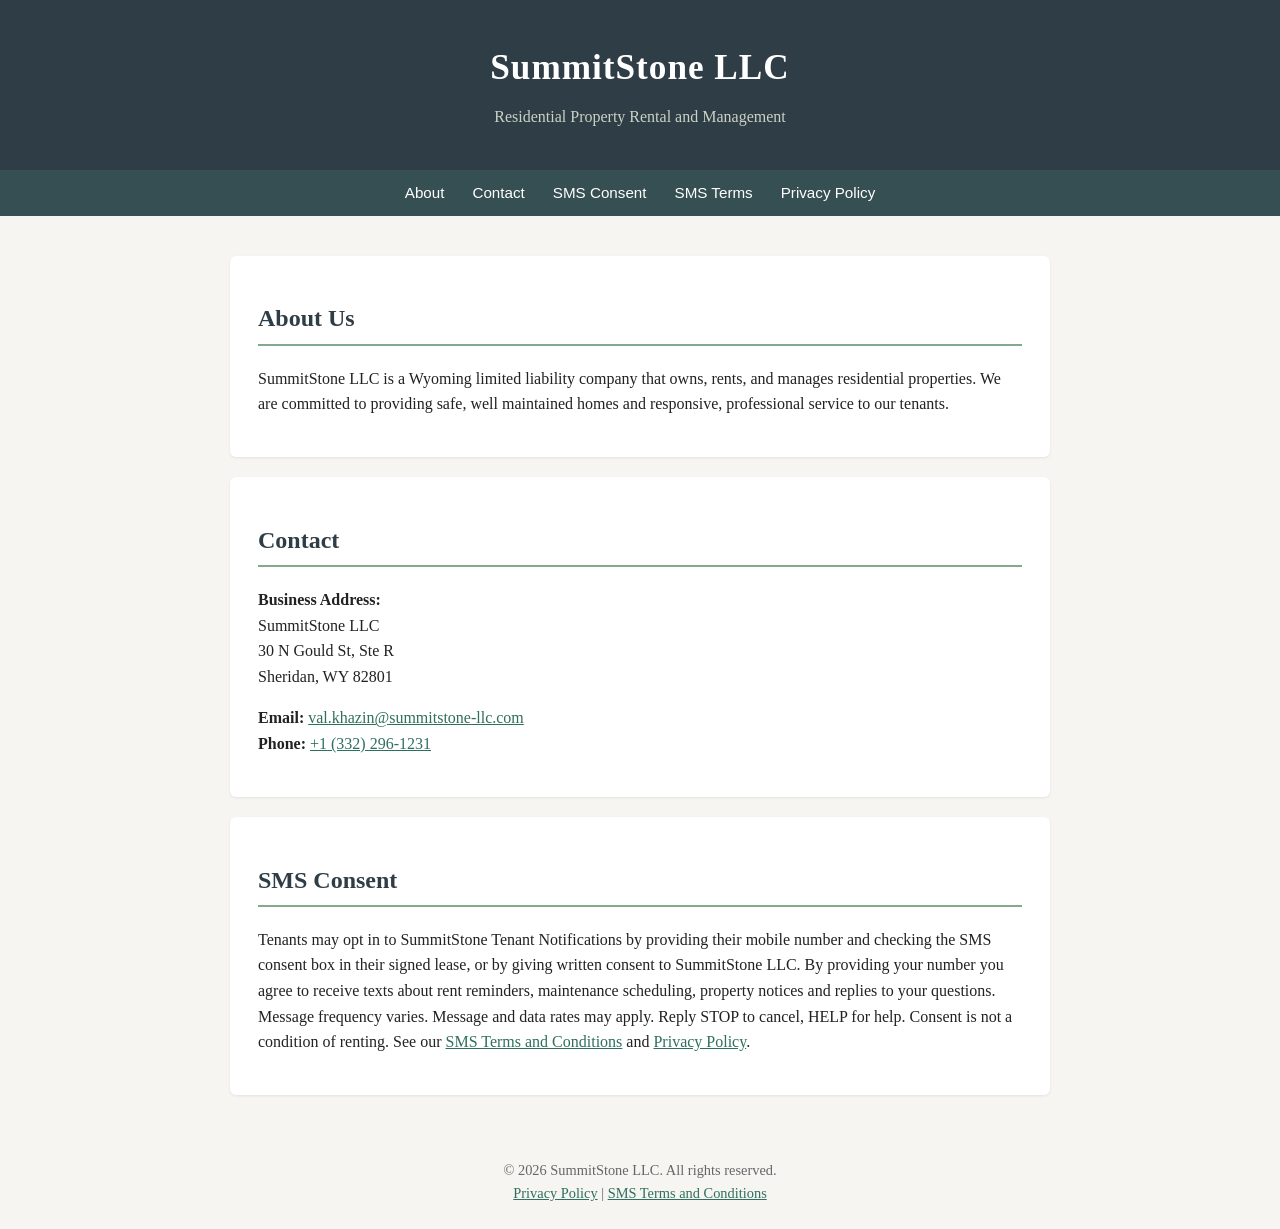
==== summitstone/index.html @ b535e4bf "A2P-compliant privacy policy, SMS terms, consent" ====
<!DOCTYPE html>
<html lang="en"><head><meta charset="utf-8"><meta name="viewport" content="width=device-width, initial-scale=1">
<title>SummitStone LLC | Residential Property Rental and Management</title>
<meta name="description" content="SummitStone LLC provides residential property rental and management services.">
<link rel="stylesheet" href="style.css"></head>
<body>
<header><h1>SummitStone LLC</h1><p>Residential Property Rental and Management</p></header>
<nav><a href="#about">About</a><a href="#contact">Contact</a><a href="#sms-consent">SMS Consent</a><a href="terms.html">SMS Terms</a><a href="privacy.html">Privacy Policy</a></nav>
<main>
<section id="about"><h2>About Us</h2>
<p>SummitStone LLC is a Wyoming limited liability company that owns, rents, and manages residential properties. We are committed to providing safe, well maintained homes and responsive, professional service to our tenants.</p></section>
<section id="contact"><h2>Contact</h2>
<p><strong>Business Address:</strong><br>SummitStone LLC<br>30 N Gould St, Ste R<br>Sheridan, WY 82801</p>
<p><strong>Email:</strong> <a href="mailto:val.khazin@summitstone-llc.com">val.khazin@summitstone-llc.com</a><br>
<strong>Phone:</strong> <a href="tel:+13322961231">+1 (332) 296-1231</a></p></section>
<section id="sms-consent"><h2>SMS Consent</h2>
<p>Tenants may opt in to SummitStone Tenant Notifications by providing their mobile number and checking the SMS consent box in their signed lease, or by giving written consent to SummitStone LLC. By providing your number you agree to receive texts about rent reminders, maintenance scheduling, property notices and replies to your questions. Message frequency varies. Message and data rates may apply. Reply STOP to cancel, HELP for help. Consent is not a condition of renting. See our <a href="terms.html">SMS Terms and Conditions</a> and <a href="privacy.html">Privacy Policy</a>.</p></section>
</main>
<footer>&copy; 2026 SummitStone LLC. All rights reserved.<br><a href="privacy.html">Privacy Policy</a> | <a href="terms.html">SMS Terms and Conditions</a></footer>
</body></html>
---- summitstone/style.css ----
body{margin:0;font-family:Georgia,"Times New Roman",serif;color:#222;background:#f6f5f2;line-height:1.6}
header{background:#2f3e46;color:#fff;padding:40px 20px;text-align:center}
header h1{margin:0;font-size:2.2em;letter-spacing:1px}header p{margin:8px 0 0;color:#cad2c5}
nav{background:#354f52;text-align:center;padding:10px}nav a{color:#fff;margin:0 14px;text-decoration:none;font-family:Arial,sans-serif;font-size:.95em}
main{max-width:820px;margin:0 auto;padding:20px}section{background:#fff;margin:20px 0;padding:24px 28px;border-radius:6px;box-shadow:0 1px 3px rgba(0,0,0,.08)}
h2{color:#2f3e46;border-bottom:2px solid #84a98c;padding-bottom:6px}a{color:#2f6f5e}
footer{text-align:center;padding:24px;color:#666;font-size:.9em}
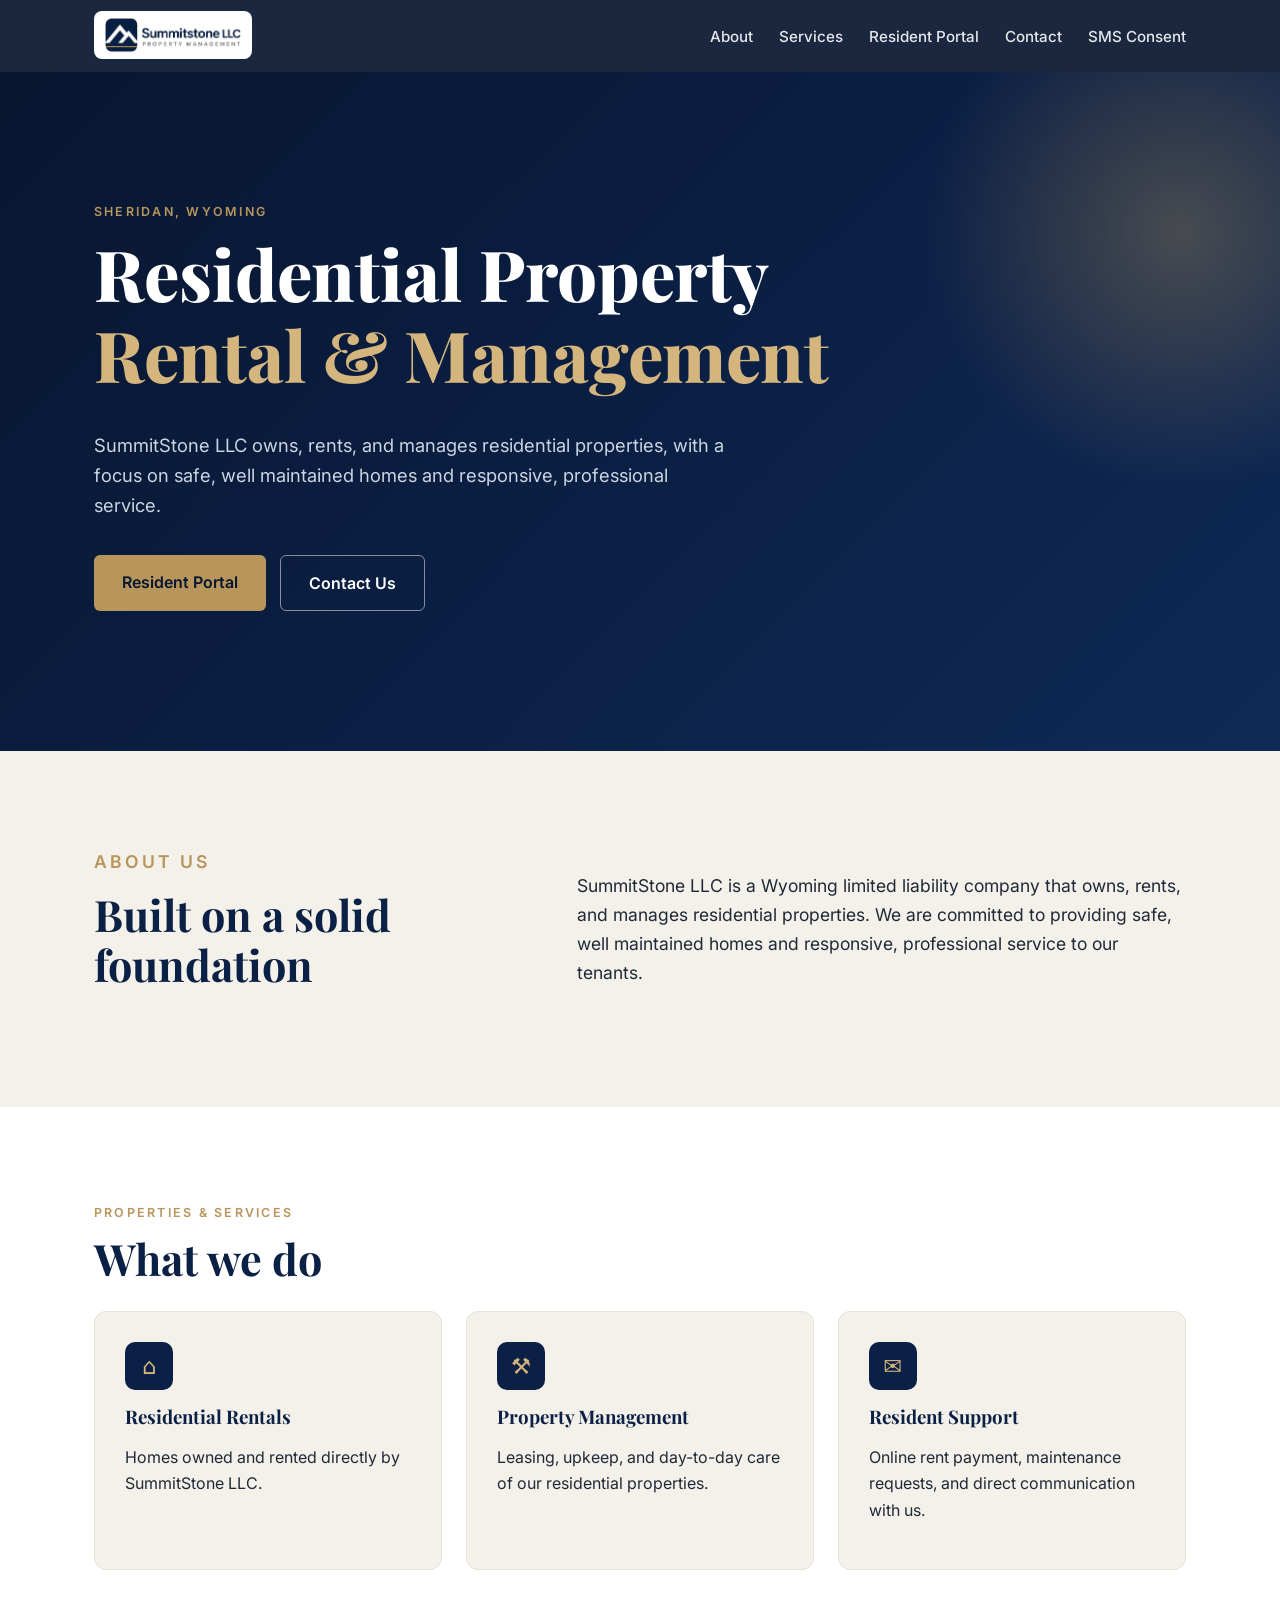
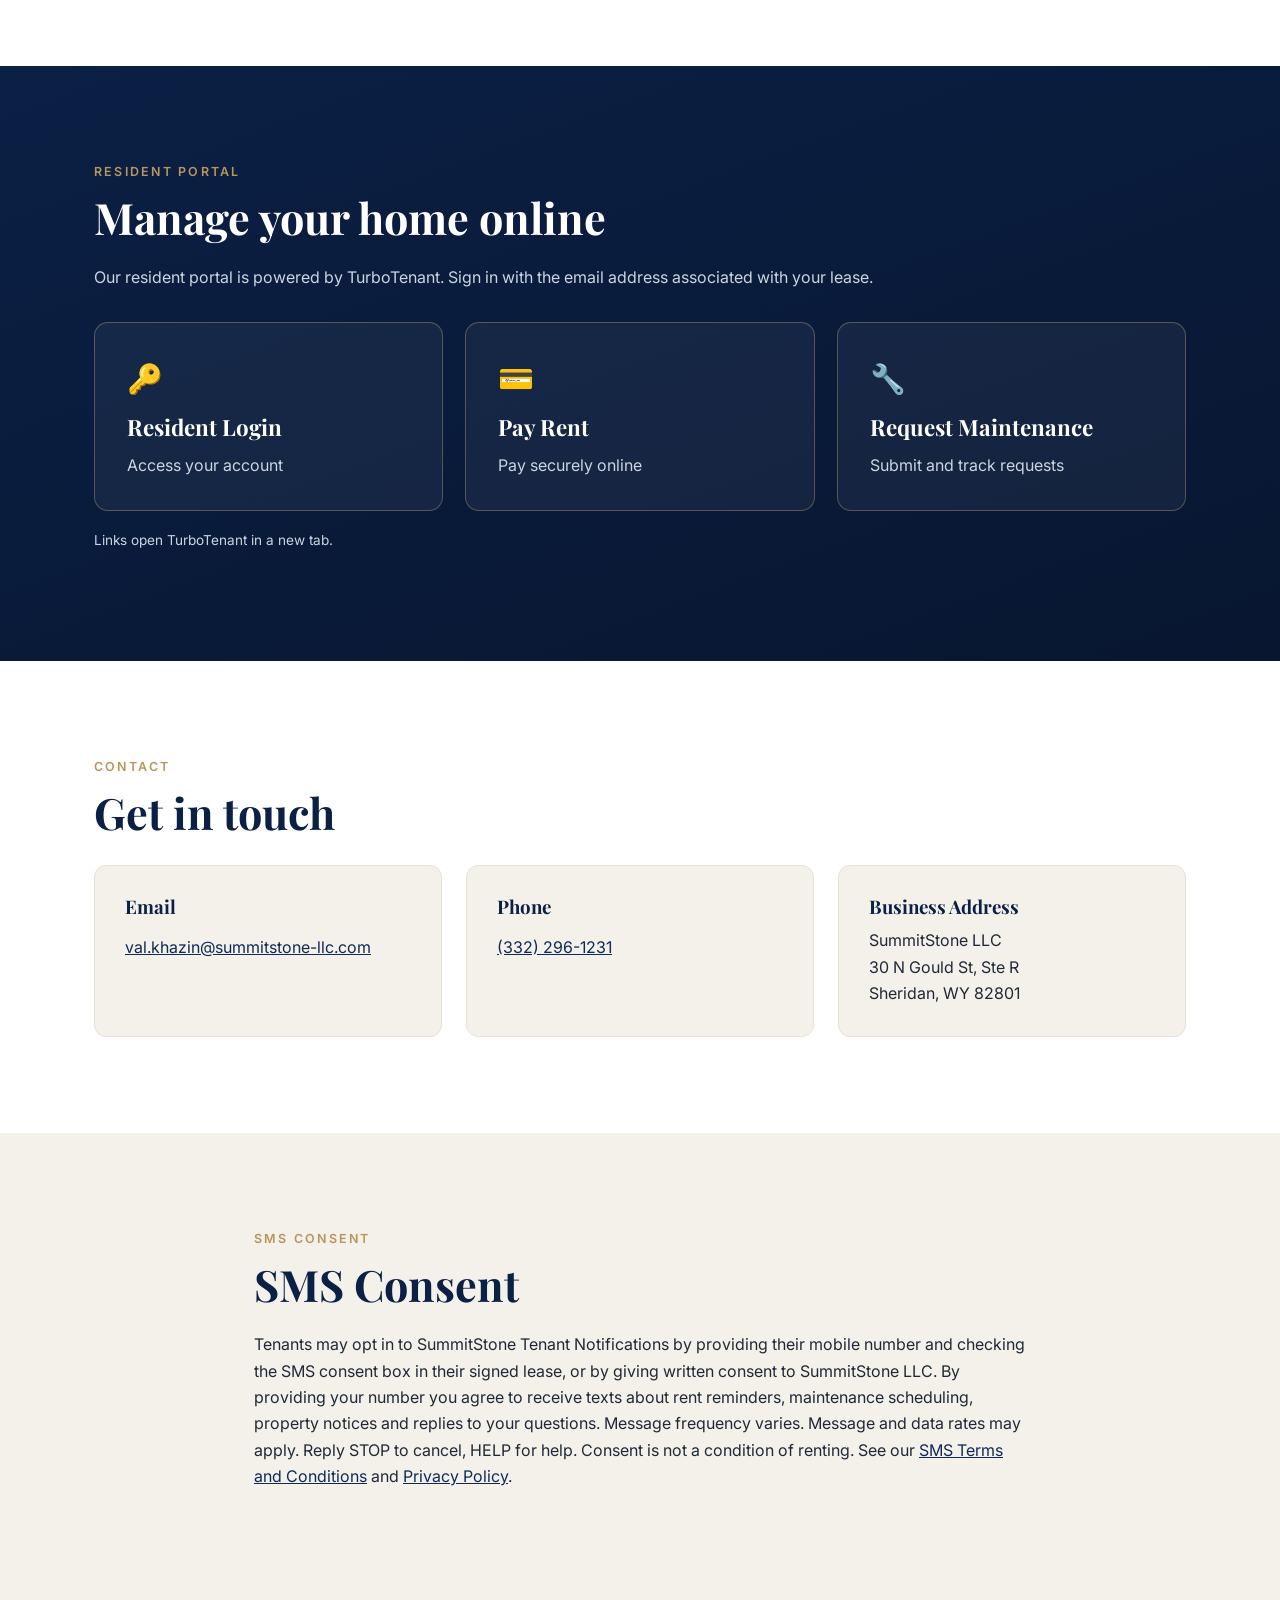
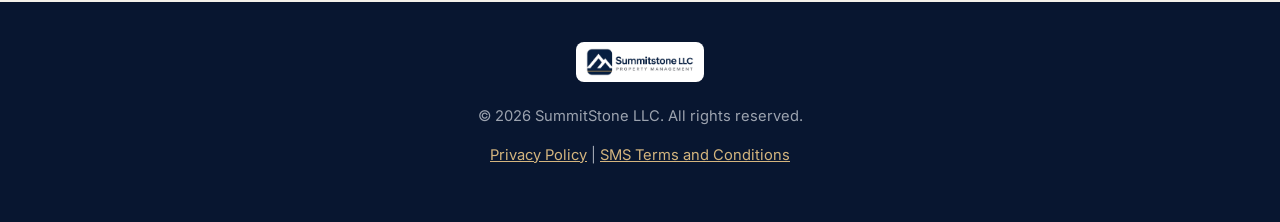
==== commit f6b9fa51: "Mirror SummitStone redesign to /summitstone/" ====
--- a/summitstone/index.html
+++ b/summitstone/index.html
@@ -2,19 +2,62 @@
 <html lang="en"><head><meta charset="utf-8"><meta name="viewport" content="width=device-width, initial-scale=1">
 <title>SummitStone LLC | Residential Property Rental and Management</title>
 <meta name="description" content="SummitStone LLC provides residential property rental and management services.">
+<link rel="icon" href="assets/logo.png">
+<link rel="preconnect" href="https://fonts.googleapis.com"><link rel="preconnect" href="https://fonts.gstatic.com" crossorigin>
+<link href="https://fonts.googleapis.com/css2?family=Playfair+Display:wght@600;800&family=Inter:wght@400;500;600&display=swap" rel="stylesheet">
 <link rel="stylesheet" href="style.css"></head>
 <body>
-<header><h1>SummitStone LLC</h1><p>Residential Property Rental and Management</p></header>
-<nav><a href="#about">About</a><a href="#contact">Contact</a><a href="#sms-consent">SMS Consent</a><a href="terms.html">SMS Terms</a><a href="privacy.html">Privacy Policy</a></nav>
-<main>
-<section id="about"><h2>About Us</h2>
-<p>SummitStone LLC is a Wyoming limited liability company that owns, rents, and manages residential properties. We are committed to providing safe, well maintained homes and responsive, professional service to our tenants.</p></section>
-<section id="contact"><h2>Contact</h2>
-<p><strong>Business Address:</strong><br>SummitStone LLC<br>30 N Gould St, Ste R<br>Sheridan, WY 82801</p>
-<p><strong>Email:</strong> <a href="mailto:val.khazin@summitstone-llc.com">val.khazin@summitstone-llc.com</a><br>
-<strong>Phone:</strong> <a href="tel:+13322961231">+1 (332) 296-1231</a></p></section>
-<section id="sms-consent"><h2>SMS Consent</h2>
-<p>Tenants may opt in to SummitStone Tenant Notifications by providing their mobile number and checking the SMS consent box in their signed lease, or by giving written consent to SummitStone LLC. By providing your number you agree to receive texts about rent reminders, maintenance scheduling, property notices and replies to your questions. Message frequency varies. Message and data rates may apply. Reply STOP to cancel, HELP for help. Consent is not a condition of renting. See our <a href="terms.html">SMS Terms and Conditions</a> and <a href="privacy.html">Privacy Policy</a>.</p></section>
+<a class="skip" href="#main">Skip to content</a>
+<header class="topbar" id="top"><div class="wrap bar">
+<a href="index.html" class="brand" aria-label="SummitStone LLC home"><span class="logo-chip"><img src="assets/logo.png" alt="SummitStone LLC logo"></span></a>
+<button class="menu-btn" aria-expanded="false" aria-controls="nav" aria-label="Open menu"><span></span><span></span><span></span></button>
+<nav id="nav" aria-label="Main"><a href="#about">About</a><a href="#services">Services</a><a href="#portal">Resident Portal</a><a href="#contact">Contact</a><a href="#sms-consent">SMS Consent</a></nav>
+</div></header>
+<main id="main">
+<section class="hero"><div class="wrap">
+<p class="eyebrow reveal">Sheridan, Wyoming</p>
+<h1 class="reveal">Residential Property<br><span class="gold">Rental &amp; Management</span></h1>
+<p class="lead reveal">SummitStone LLC owns, rents, and manages residential properties, with a focus on safe, well maintained homes and responsive, professional service.</p>
+<div class="cta reveal"><a class="btn gold-btn" href="#portal">Resident Portal</a><a class="btn ghost" href="#contact">Contact Us</a></div>
+</div><div class="hero-glow" aria-hidden="true"></div></section>
+
+<section id="about" class="block"><div class="wrap grid2">
+<div class="reveal"><p class="eyebrow">About Us</p><h2>Built on a solid foundation</h2></div>
+<div class="reveal"><p>SummitStone LLC is a Wyoming limited liability company that owns, rents, and manages residential properties. We are committed to providing safe, well maintained homes and responsive, professional service to our tenants.</p></div>
+</div></section>
+
+<section id="services" class="block alt"><div class="wrap">
+<p class="eyebrow reveal">Properties &amp; Services</p><h2 class="reveal">What we do</h2>
+<div class="cards">
+<article class="card reveal"><div class="ico" aria-hidden="true">&#8962;</div><h3>Residential Rentals</h3><p>Homes owned and rented directly by SummitStone LLC.</p></article>
+<article class="card reveal"><div class="ico" aria-hidden="true">&#9874;</div><h3>Property Management</h3><p>Leasing, upkeep, and day-to-day care of our residential properties.</p></article>
+<article class="card reveal"><div class="ico" aria-hidden="true">&#9993;</div><h3>Resident Support</h3><p>Online rent payment, maintenance requests, and direct communication with us.</p></article>
+</div></div></section>
+
+<section id="portal" class="block portal"><div class="wrap">
+<p class="eyebrow reveal">Resident Portal</p><h2 class="reveal">Manage your home online</h2>
+<p class="reveal muted">Our resident portal is powered by TurboTenant. Sign in with the email address associated with your lease.</p>
+<div class="portal-grid">
+<a class="pcard reveal" href="https://renter.turbotenant.com/auth/login" target="_blank" rel="noopener"><span class="pico" aria-hidden="true">&#128273;</span><strong>Resident Login</strong><span>Access your account</span></a>
+<a class="pcard reveal" href="https://renter.turbotenant.com/auth/login" target="_blank" rel="noopener"><span class="pico" aria-hidden="true">&#128179;</span><strong>Pay Rent</strong><span>Pay securely online</span></a>
+<a class="pcard reveal" href="https://renter.turbotenant.com/renters/dashboard/maintenance" target="_blank" rel="noopener"><span class="pico" aria-hidden="true">&#128295;</span><strong>Request Maintenance</strong><span>Submit and track requests</span></a>
+</div>
+<p class="small muted reveal">Links open TurboTenant in a new tab.</p>
+</div></section>
+
+<section id="contact" class="block alt"><div class="wrap">
+<p class="eyebrow reveal">Contact</p><h2 class="reveal">Get in touch</h2>
+<div class="cards">
+<div class="card reveal"><h3>Email</h3><p><a href="mailto:val.khazin@summitstone-llc.com">val.khazin@summitstone-llc.com</a></p></div>
+<div class="card reveal"><h3>Phone</h3><p><a href="tel:+13322961231">(332) 296-1231</a></p></div>
+<div class="card reveal"><h3>Business Address</h3><address>SummitStone LLC<br>30 N Gould St, Ste R<br>Sheridan, WY 82801</address></div>
+</div></div></section>
+
+<section id="sms-consent" class="block"><div class="wrap narrow reveal">
+<p class="eyebrow">SMS Consent</p><h2>SMS Consent</h2>
+<p>Tenants may opt in to SummitStone Tenant Notifications by providing their mobile number and checking the SMS consent box in their signed lease, or by giving written consent to SummitStone LLC. By providing your number you agree to receive texts about rent reminders, maintenance scheduling, property notices and replies to your questions. Message frequency varies. Message and data rates may apply. Reply STOP to cancel, HELP for help. Consent is not a condition of renting. See our <a href="terms.html">SMS Terms and Conditions</a> and <a href="privacy.html">Privacy Policy</a>.</p>
+</div></section>
 </main>
-<footer>&copy; 2026 SummitStone LLC. All rights reserved.<br><a href="privacy.html">Privacy Policy</a> | <a href="terms.html">SMS Terms and Conditions</a></footer>
+<footer class="foot"><div class="wrap"><img src="assets/logo.png" alt="" class="foot-logo"><p>&copy; 2026 SummitStone LLC. All rights reserved.</p><p><a href="privacy.html">Privacy Policy</a> | <a href="terms.html">SMS Terms and Conditions</a></p></div></footer>
+<script src="main.js"></script>
 </body></html>
--- a/summitstone/style.css
+++ b/summitstone/style.css
@@ -1,7 +1,51 @@
-body{margin:0;font-family:Georgia,"Times New Roman",serif;color:#222;background:#f6f5f2;line-height:1.6}
-header{background:#2f3e46;color:#fff;padding:40px 20px;text-align:center}
-header h1{margin:0;font-size:2.2em;letter-spacing:1px}header p{margin:8px 0 0;color:#cad2c5}
-nav{background:#354f52;text-align:center;padding:10px}nav a{color:#fff;margin:0 14px;text-decoration:none;font-family:Arial,sans-serif;font-size:.95em}
-main{max-width:820px;margin:0 auto;padding:20px}section{background:#fff;margin:20px 0;padding:24px 28px;border-radius:6px;box-shadow:0 1px 3px rgba(0,0,0,.08)}
-h2{color:#2f3e46;border-bottom:2px solid #84a98c;padding-bottom:6px}a{color:#2f6f5e}
-footer{text-align:center;padding:24px;color:#666;font-size:.9em}
+:root{--navy:#0b2045;--navy2:#0f2a57;--ink:#081630;--gold:#b8955a;--gold2:#d4b57e;--stone:#f4f1ea;--text:#1f2937;--muted:#6b7280}
+*{box-sizing:border-box}html{scroll-behavior:smooth;scroll-padding-top:80px}
+body{margin:0;font-family:Inter,system-ui,-apple-system,"Segoe UI",Arial,sans-serif;color:var(--text);background:var(--stone);line-height:1.65}
+h1,h2,h3{font-family:"Playfair Display",Georgia,serif;line-height:1.15;margin:0 0 .5em;color:var(--navy)}
+a{color:var(--navy2)}a:focus-visible,button:focus-visible{outline:3px solid var(--gold2);outline-offset:3px}
+.skip{position:absolute;left:-999px;top:0;background:var(--gold);color:var(--ink);padding:10px 16px;z-index:100}.skip:focus{left:10px}
+.wrap{max-width:1140px;margin:0 auto;padding:0 24px}.narrow{max-width:820px}
+.topbar{position:sticky;top:0;z-index:50;background:rgba(8,22,48,.92);backdrop-filter:blur(8px);transition:box-shadow .3s}
+.topbar.scrolled{box-shadow:0 6px 24px rgba(0,0,0,.35)}
+.bar{display:flex;align-items:center;justify-content:space-between;height:72px}
+.logo-chip{display:inline-flex;background:#fff;border-radius:8px;padding:6px 10px}.logo-chip img{height:36px;display:block}
+nav a{color:#e5e7eb;text-decoration:none;margin-left:26px;font-size:.95rem;font-weight:500;position:relative}
+nav a::after{content:"";position:absolute;left:0;bottom:-6px;width:0;height:2px;background:var(--gold);transition:width .3s}
+nav a:hover{color:#fff}nav a:hover::after{width:100%}
+.menu-btn{display:none;background:none;border:0;cursor:pointer;padding:8px}.menu-btn span{display:block;width:24px;height:2px;background:#fff;margin:5px 0}
+.hero{position:relative;overflow:hidden;background:linear-gradient(135deg,var(--ink),var(--navy) 55%,var(--navy2));color:#fff;padding:130px 0 140px}
+.hero h1{color:#fff;font-size:clamp(2.4rem,6vw,4.4rem);font-weight:800}.gold{color:var(--gold2)}
+.hero .lead{max-width:640px;font-size:1.15rem;color:#cbd5e1}
+.hero-glow{position:absolute;right:-180px;top:-120px;width:560px;height:560px;border-radius:50%;background:radial-gradient(circle,rgba(184,149,90,.35),transparent 65%)}
+.eyebrow{text-transform:uppercase;letter-spacing:.18em;font-size:.78rem;font-weight:600;color:var(--gold);margin:0 0 .8em}
+.cta{margin-top:34px;display:flex;gap:14px;flex-wrap:wrap}
+.btn{display:inline-block;padding:14px 28px;border-radius:6px;text-decoration:none;font-weight:600;transition:transform .25s,box-shadow .25s,background .25s}
+.gold-btn{background:var(--gold);color:var(--ink)}.gold-btn:hover{background:var(--gold2);transform:translateY(-2px);box-shadow:0 10px 24px rgba(184,149,90,.4)}
+.ghost{border:1.5px solid rgba(255,255,255,.5);color:#fff}.ghost:hover{border-color:var(--gold2);color:var(--gold2);transform:translateY(-2px)}
+.block{padding:96px 0}.alt{background:#fff}
+h2{font-size:clamp(1.9rem,4vw,2.7rem)}
+.grid2{display:grid;grid-template-columns:1fr 1.4fr;gap:48px;align-items:center}.grid2 p{font-size:1.1rem}
+.cards{display:grid;grid-template-columns:repeat(3,1fr);gap:24px;margin-top:28px}
+.card{background:var(--stone);border:1px solid #e7e2d6;border-radius:12px;padding:30px;transition:transform .3s,box-shadow .3s,border-color .3s}
+.card:hover{transform:translateY(-6px);box-shadow:0 18px 40px rgba(11,32,69,.12);border-color:var(--gold)}
+.ico{width:48px;height:48px;border-radius:10px;background:var(--navy);color:var(--gold2);display:grid;place-items:center;font-size:1.4rem;margin-bottom:16px}
+address{font-style:normal}
+.portal{background:linear-gradient(160deg,var(--navy),var(--ink));color:#e5e7eb}.portal h2{color:#fff}.portal .muted{color:#cbd5e1}
+.portal-grid{display:grid;grid-template-columns:repeat(3,1fr);gap:22px;margin:32px 0 18px}
+.pcard{display:flex;flex-direction:column;gap:6px;padding:32px;border-radius:14px;background:rgba(255,255,255,.05);border:1px solid rgba(212,181,126,.35);color:#fff;text-decoration:none;transition:transform .3s,background .3s,box-shadow .3s}
+.pcard strong{font-family:"Playfair Display",Georgia,serif;font-size:1.4rem}.pcard span:last-child{color:#cbd5e1}
+.pico{font-size:1.8rem}
+.pcard:hover{transform:translateY(-6px);background:rgba(184,149,90,.16);box-shadow:0 18px 40px rgba(0,0,0,.35)}
+.small{font-size:.85rem}.muted{color:var(--muted)}
+.foot{background:var(--ink);color:#9ca3af;text-align:center;padding:40px 0;font-size:.92rem}.foot a{color:var(--gold2)}
+.foot-logo{height:40px;background:#fff;padding:6px 10px;border-radius:8px}
+.reveal{opacity:0;transform:translateY(24px);transition:opacity .7s ease,transform .7s ease}.reveal.in{opacity:1;transform:none}
+/* legal pages */
+.legal-hero{background:linear-gradient(135deg,var(--ink),var(--navy));color:#fff;padding:70px 0 50px}.legal-hero h1{color:#fff;font-size:clamp(2rem,5vw,3rem)}
+.legal{max-width:820px;margin:0 auto;padding:40px 24px 70px}
+.legal section{background:#fff;border:1px solid #e7e2d6;border-radius:12px;padding:28px 32px;margin:0 0 22px}
+.legal h2{font-size:1.6rem;border-bottom:2px solid var(--gold);padding-bottom:8px}
+@media (max-width:860px){.menu-btn{display:block}
+nav{position:absolute;top:72px;left:0;right:0;background:var(--ink);display:none;flex-direction:column;padding:12px 24px 20px}nav.open{display:flex}
+nav a{margin:10px 0}.grid2,.cards,.portal-grid{grid-template-columns:1fr}.hero{padding:90px 0 100px}.block{padding:70px 0}}
+@media (prefers-reduced-motion:reduce){html{scroll-behavior:auto}*{transition:none!important}.reveal{opacity:1;transform:none}}
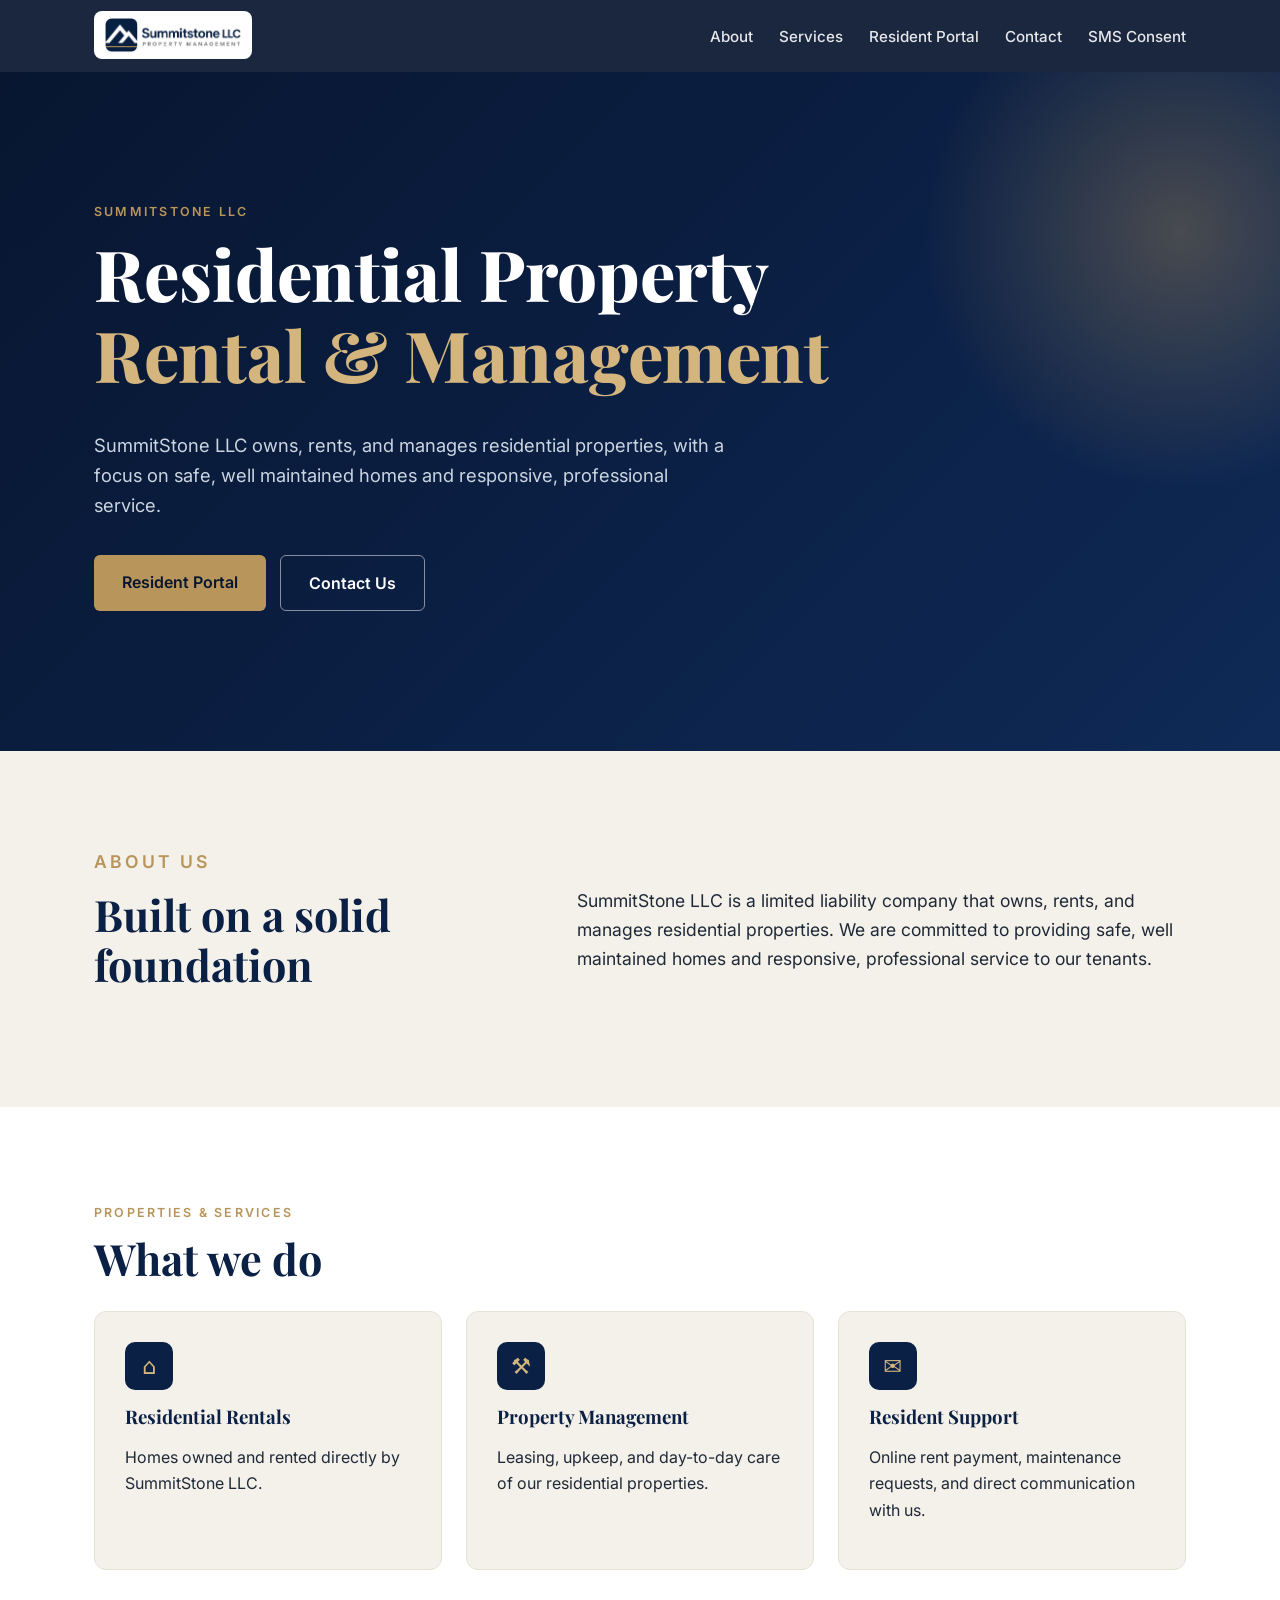
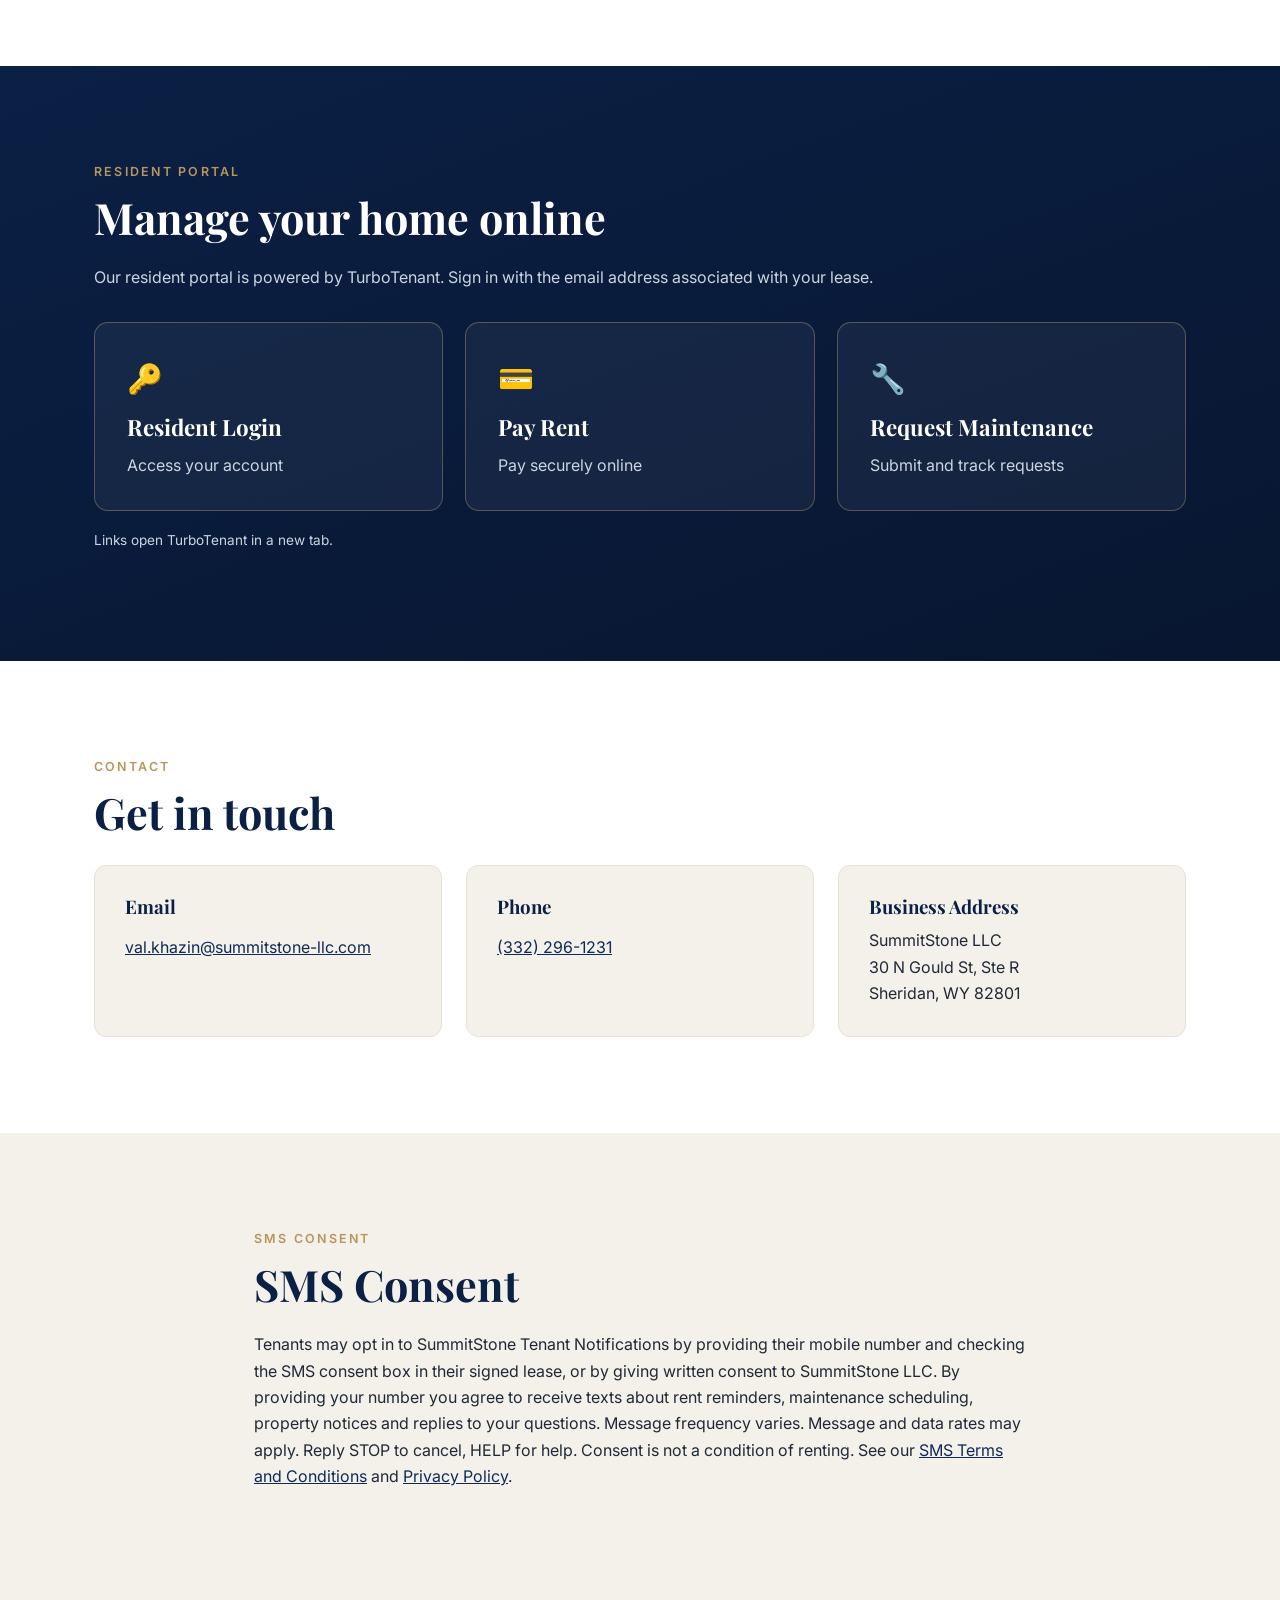
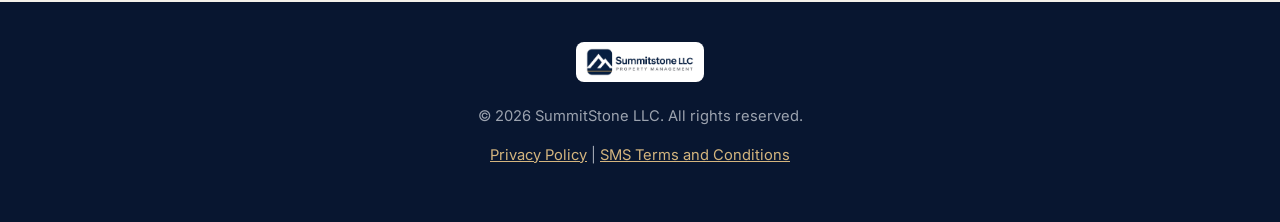
==== commit 0dd54de8: "Mirror: remove Sheridan/Wyoming mentions" ====
--- a/summitstone/index.html
+++ b/summitstone/index.html
@@ -15,7 +15,7 @@
 </div></header>
 <main id="main">
 <section class="hero"><div class="wrap">
-<p class="eyebrow reveal">Sheridan, Wyoming</p>
+<p class="eyebrow reveal">SummitStone LLC</p>
 <h1 class="reveal">Residential Property<br><span class="gold">Rental &amp; Management</span></h1>
 <p class="lead reveal">SummitStone LLC owns, rents, and manages residential properties, with a focus on safe, well maintained homes and responsive, professional service.</p>
 <div class="cta reveal"><a class="btn gold-btn" href="#portal">Resident Portal</a><a class="btn ghost" href="#contact">Contact Us</a></div>
@@ -23,7 +23,7 @@
 
 <section id="about" class="block"><div class="wrap grid2">
 <div class="reveal"><p class="eyebrow">About Us</p><h2>Built on a solid foundation</h2></div>
-<div class="reveal"><p>SummitStone LLC is a Wyoming limited liability company that owns, rents, and manages residential properties. We are committed to providing safe, well maintained homes and responsive, professional service to our tenants.</p></div>
+<div class="reveal"><p>SummitStone LLC is a limited liability company that owns, rents, and manages residential properties. We are committed to providing safe, well maintained homes and responsive, professional service to our tenants.</p></div>
 </div></section>
 
 <section id="services" class="block alt"><div class="wrap">
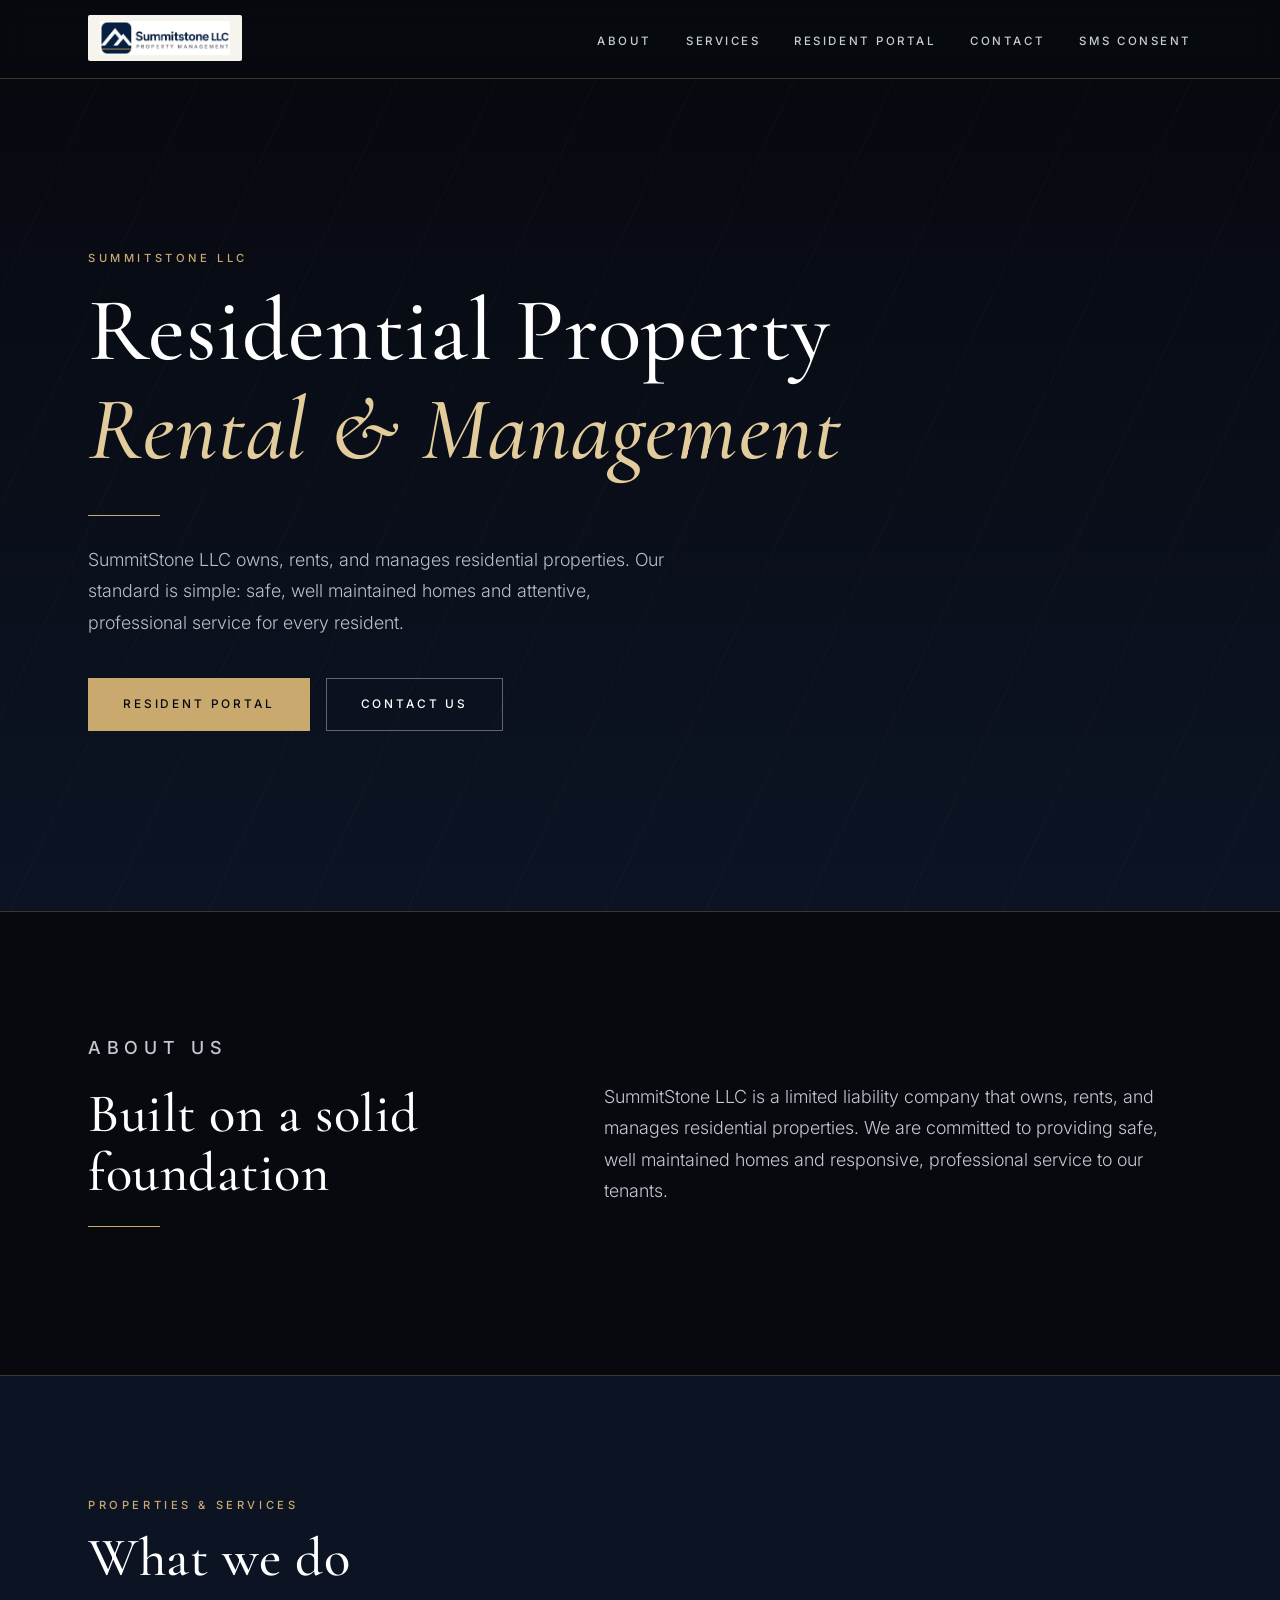
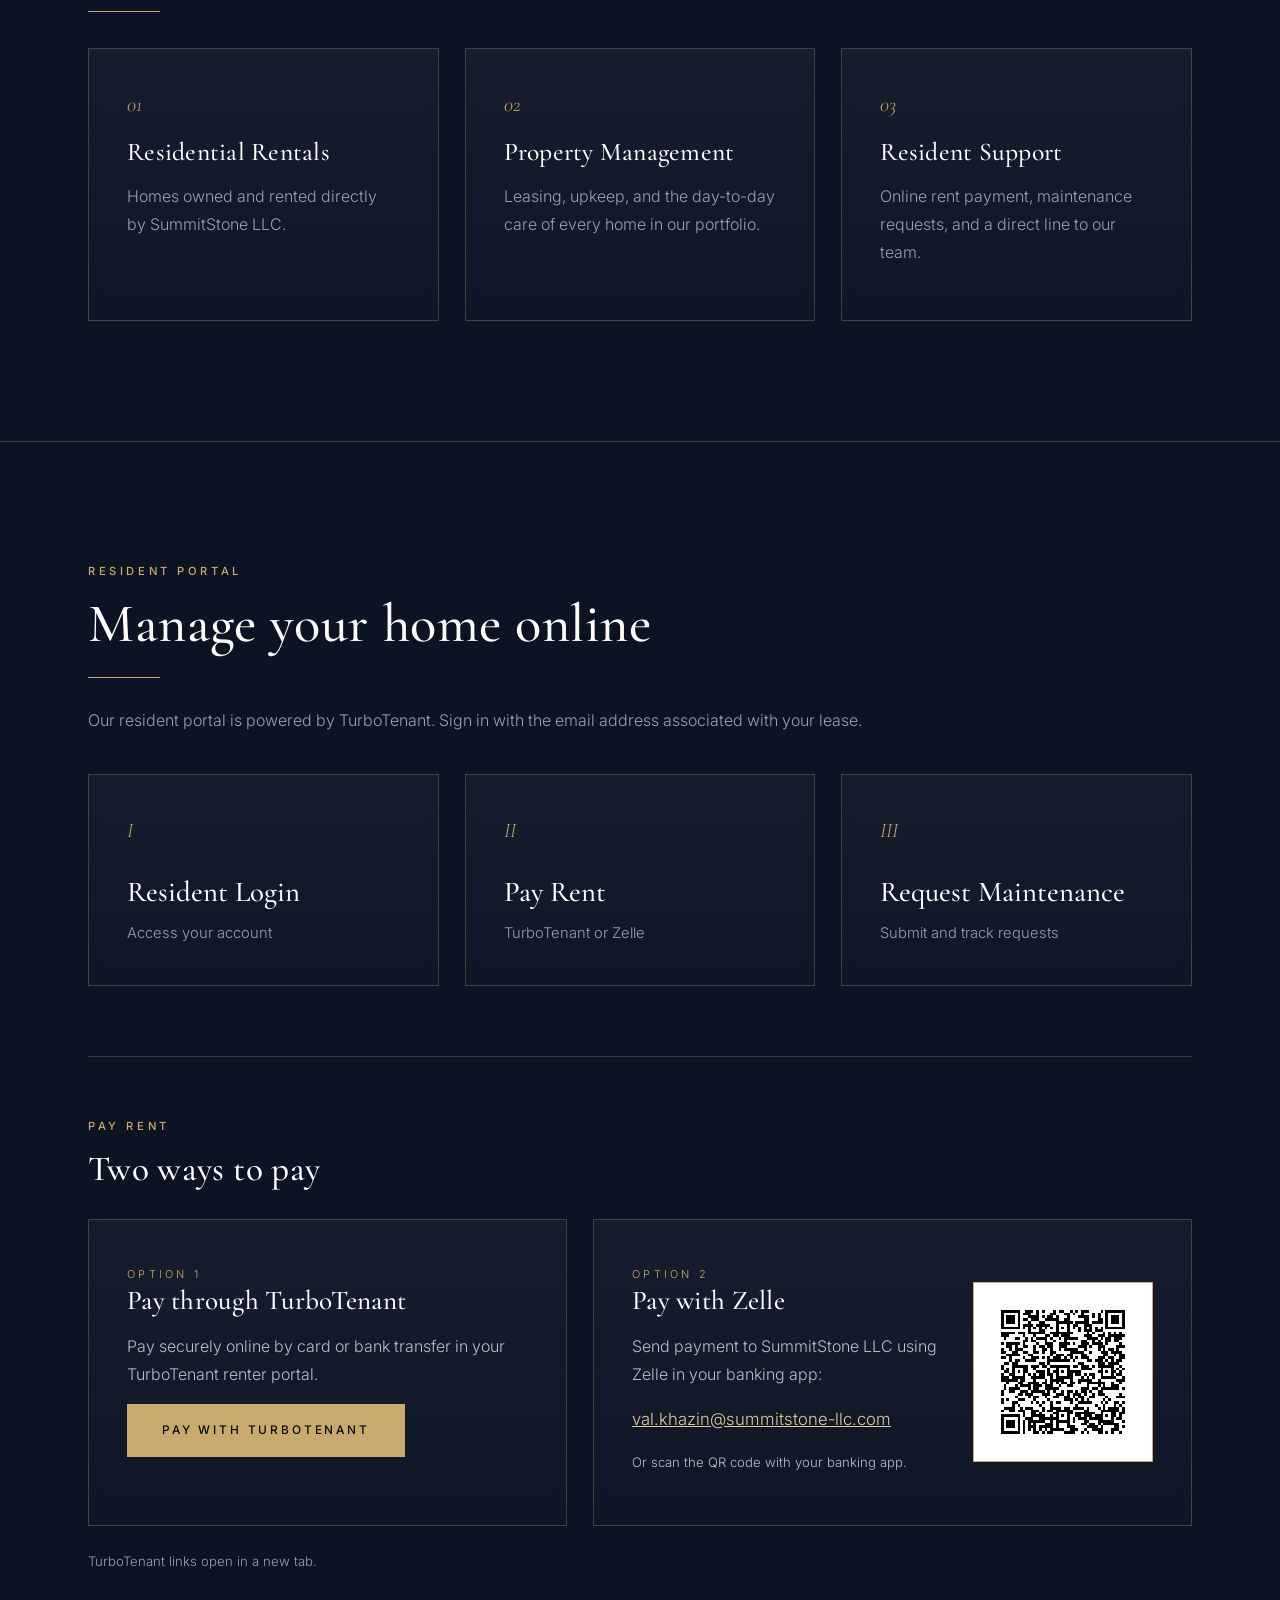
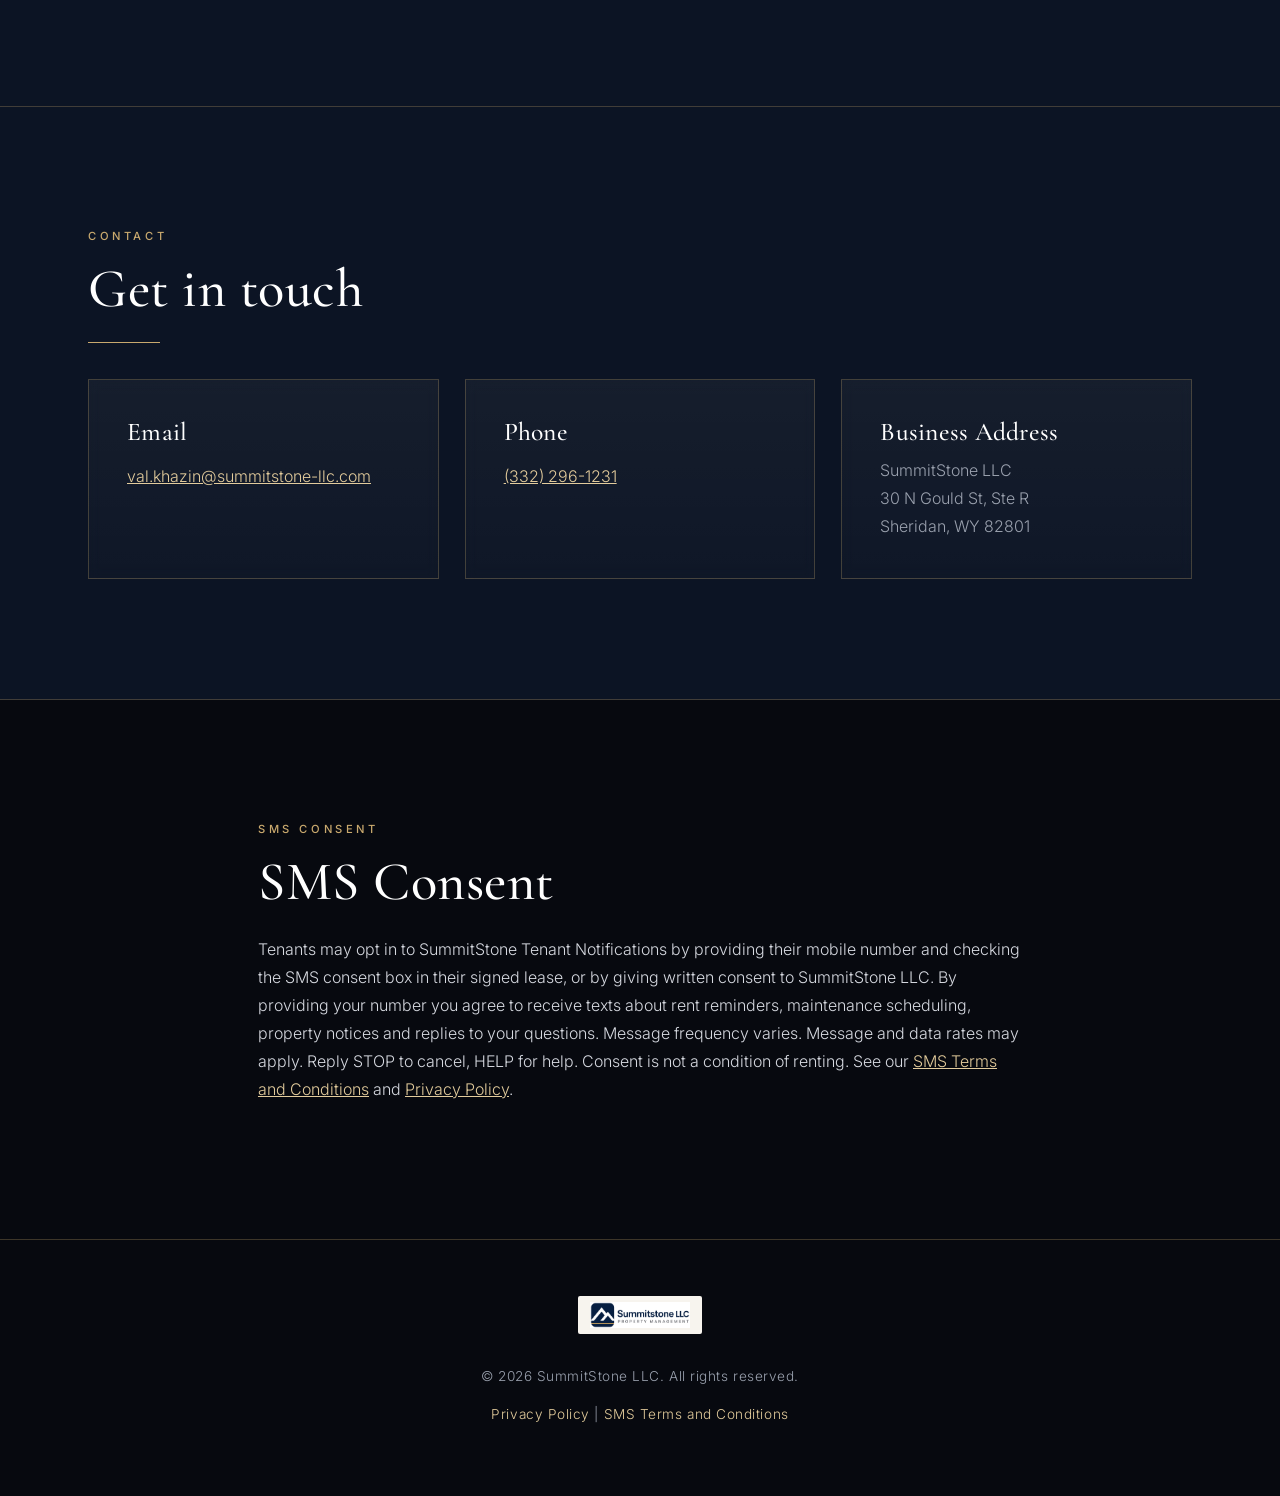
==== commit 077382c5: "Mirror SummitStone luxury redesign" ====
--- a/summitstone/index.html
+++ b/summitstone/index.html
@@ -4,7 +4,7 @@
 <meta name="description" content="SummitStone LLC provides residential property rental and management services.">
 <link rel="icon" href="assets/logo.png">
 <link rel="preconnect" href="https://fonts.googleapis.com"><link rel="preconnect" href="https://fonts.gstatic.com" crossorigin>
-<link href="https://fonts.googleapis.com/css2?family=Playfair+Display:wght@600;800&family=Inter:wght@400;500;600&display=swap" rel="stylesheet">
+<link href="https://fonts.googleapis.com/css2?family=Cormorant+Garamond:ital,wght@0,500;0,600;1,500&family=Inter:wght@300;400;500;600&display=swap" rel="stylesheet">
 <link rel="stylesheet" href="style.css"></head>
 <body>
 <a class="skip" href="#main">Skip to content</a>
@@ -16,37 +16,43 @@
 <main id="main">
 <section class="hero"><div class="wrap">
 <p class="eyebrow reveal">SummitStone LLC</p>
-<h1 class="reveal">Residential Property<br><span class="gold">Rental &amp; Management</span></h1>
-<p class="lead reveal">SummitStone LLC owns, rents, and manages residential properties, with a focus on safe, well maintained homes and responsive, professional service.</p>
+<h1 class="reveal">Residential Property<br><em class="gold">Rental &amp; Management</em></h1><span class="rule reveal" aria-hidden="true"></span>
+<p class="lead reveal">SummitStone LLC owns, rents, and manages residential properties. Our standard is simple: safe, well maintained homes and attentive, professional service for every resident.</p>
 <div class="cta reveal"><a class="btn gold-btn" href="#portal">Resident Portal</a><a class="btn ghost" href="#contact">Contact Us</a></div>
-</div><div class="hero-glow" aria-hidden="true"></div></section>
+</div></section>
 
 <section id="about" class="block"><div class="wrap grid2">
-<div class="reveal"><p class="eyebrow">About Us</p><h2>Built on a solid foundation</h2></div>
+<div class="reveal"><p class="eyebrow">About Us</p><h2>Built on a solid foundation</h2><span class="rule reveal" aria-hidden="true"></span></div>
 <div class="reveal"><p>SummitStone LLC is a limited liability company that owns, rents, and manages residential properties. We are committed to providing safe, well maintained homes and responsive, professional service to our tenants.</p></div>
 </div></section>
 
 <section id="services" class="block alt"><div class="wrap">
-<p class="eyebrow reveal">Properties &amp; Services</p><h2 class="reveal">What we do</h2>
+<p class="eyebrow reveal">Properties &amp; Services</p><h2 class="reveal">What we do</h2><span class="rule reveal" aria-hidden="true"></span>
 <div class="cards">
-<article class="card reveal"><div class="ico" aria-hidden="true">&#8962;</div><h3>Residential Rentals</h3><p>Homes owned and rented directly by SummitStone LLC.</p></article>
-<article class="card reveal"><div class="ico" aria-hidden="true">&#9874;</div><h3>Property Management</h3><p>Leasing, upkeep, and day-to-day care of our residential properties.</p></article>
-<article class="card reveal"><div class="ico" aria-hidden="true">&#9993;</div><h3>Resident Support</h3><p>Online rent payment, maintenance requests, and direct communication with us.</p></article>
+<article class="card reveal"><span class="pnum">01</span><h3>Residential Rentals</h3><p>Homes owned and rented directly by SummitStone LLC.</p></article>
+<article class="card reveal"><span class="pnum">02</span><h3>Property Management</h3><p>Leasing, upkeep, and the day-to-day care of every home in our portfolio.</p></article>
+<article class="card reveal"><span class="pnum">03</span><h3>Resident Support</h3><p>Online rent payment, maintenance requests, and a direct line to our team.</p></article>
 </div></div></section>
 
 <section id="portal" class="block portal"><div class="wrap">
-<p class="eyebrow reveal">Resident Portal</p><h2 class="reveal">Manage your home online</h2>
+<p class="eyebrow reveal">Resident Portal</p><h2 class="reveal">Manage your home online</h2><span class="rule reveal" aria-hidden="true"></span>
 <p class="reveal muted">Our resident portal is powered by TurboTenant. Sign in with the email address associated with your lease.</p>
 <div class="portal-grid">
-<a class="pcard reveal" href="https://renter.turbotenant.com/auth/login" target="_blank" rel="noopener"><span class="pico" aria-hidden="true">&#128273;</span><strong>Resident Login</strong><span>Access your account</span></a>
-<a class="pcard reveal" href="https://renter.turbotenant.com/auth/login" target="_blank" rel="noopener"><span class="pico" aria-hidden="true">&#128179;</span><strong>Pay Rent</strong><span>Pay securely online</span></a>
-<a class="pcard reveal" href="https://renter.turbotenant.com/renters/dashboard/maintenance" target="_blank" rel="noopener"><span class="pico" aria-hidden="true">&#128295;</span><strong>Request Maintenance</strong><span>Submit and track requests</span></a>
+<a class="pcard reveal" href="https://renter.turbotenant.com/auth/login" target="_blank" rel="noopener"><span class="pnum">I</span><strong>Resident Login</strong><span>Access your account</span></a>
+<a class="pcard reveal" href="#pay"><span class="pnum">II</span><strong>Pay Rent</strong><span>TurboTenant or Zelle</span></a>
+<a class="pcard reveal" href="https://renter.turbotenant.com/renters/dashboard/maintenance" target="_blank" rel="noopener"><span class="pnum">III</span><strong>Request Maintenance</strong><span>Submit and track requests</span></a>
 </div>
-<p class="small muted reveal">Links open TurboTenant in a new tab.</p>
+<div id="pay" class="pay">
+<p class="eyebrow reveal">Pay Rent</p><h3 class="reveal">Two ways to pay</h3>
+<div class="pay-grid">
+<div class="paycard reveal"><span class="opt">Option 1</span><h4>Pay through TurboTenant</h4><p>Pay securely online by card or bank transfer in your TurboTenant renter portal.</p><a class="btn gold-btn" href="https://renter.turbotenant.com/auth/login" target="_blank" rel="noopener">Pay with TurboTenant</a></div>
+<div class="paycard reveal zelle"><div><span class="opt">Option 2</span><h4>Pay with Zelle</h4><p>Send payment to SummitStone LLC using Zelle in your banking app:</p><p class="zaddr"><a href="mailto:val.khazin@summitstone-llc.com">val.khazin@summitstone-llc.com</a></p><p class="small muted">Or scan the QR code with your banking app.</p></div><img src="assets/zelle-qr.png" alt="Zelle QR code to pay SummitStone LLC" class="qr" width="200" height="200"></div>
+</div></div>
+<p class="small muted reveal">TurboTenant links open in a new tab.</p>
 </div></section>
 
 <section id="contact" class="block alt"><div class="wrap">
-<p class="eyebrow reveal">Contact</p><h2 class="reveal">Get in touch</h2>
+<p class="eyebrow reveal">Contact</p><h2 class="reveal">Get in touch</h2><span class="rule reveal" aria-hidden="true"></span>
 <div class="cards">
 <div class="card reveal"><h3>Email</h3><p><a href="mailto:val.khazin@summitstone-llc.com">val.khazin@summitstone-llc.com</a></p></div>
 <div class="card reveal"><h3>Phone</h3><p><a href="tel:+13322961231">(332) 296-1231</a></p></div>
--- a/summitstone/style.css
+++ b/summitstone/style.css
@@ -1,51 +1,58 @@
-:root{--navy:#0b2045;--navy2:#0f2a57;--ink:#081630;--gold:#b8955a;--gold2:#d4b57e;--stone:#f4f1ea;--text:#1f2937;--muted:#6b7280}
-*{box-sizing:border-box}html{scroll-behavior:smooth;scroll-padding-top:80px}
-body{margin:0;font-family:Inter,system-ui,-apple-system,"Segoe UI",Arial,sans-serif;color:var(--text);background:var(--stone);line-height:1.65}
-h1,h2,h3{font-family:"Playfair Display",Georgia,serif;line-height:1.15;margin:0 0 .5em;color:var(--navy)}
-a{color:var(--navy2)}a:focus-visible,button:focus-visible{outline:3px solid var(--gold2);outline-offset:3px}
-.skip{position:absolute;left:-999px;top:0;background:var(--gold);color:var(--ink);padding:10px 16px;z-index:100}.skip:focus{left:10px}
-.wrap{max-width:1140px;margin:0 auto;padding:0 24px}.narrow{max-width:820px}
-.topbar{position:sticky;top:0;z-index:50;background:rgba(8,22,48,.92);backdrop-filter:blur(8px);transition:box-shadow .3s}
-.topbar.scrolled{box-shadow:0 6px 24px rgba(0,0,0,.35)}
-.bar{display:flex;align-items:center;justify-content:space-between;height:72px}
-.logo-chip{display:inline-flex;background:#fff;border-radius:8px;padding:6px 10px}.logo-chip img{height:36px;display:block}
-nav a{color:#e5e7eb;text-decoration:none;margin-left:26px;font-size:.95rem;font-weight:500;position:relative}
-nav a::after{content:"";position:absolute;left:0;bottom:-6px;width:0;height:2px;background:var(--gold);transition:width .3s}
-nav a:hover{color:#fff}nav a:hover::after{width:100%}
-.menu-btn{display:none;background:none;border:0;cursor:pointer;padding:8px}.menu-btn span{display:block;width:24px;height:2px;background:#fff;margin:5px 0}
-.hero{position:relative;overflow:hidden;background:linear-gradient(135deg,var(--ink),var(--navy) 55%,var(--navy2));color:#fff;padding:130px 0 140px}
-.hero h1{color:#fff;font-size:clamp(2.4rem,6vw,4.4rem);font-weight:800}.gold{color:var(--gold2)}
-.hero .lead{max-width:640px;font-size:1.15rem;color:#cbd5e1}
-.hero-glow{position:absolute;right:-180px;top:-120px;width:560px;height:560px;border-radius:50%;background:radial-gradient(circle,rgba(184,149,90,.35),transparent 65%)}
-.eyebrow{text-transform:uppercase;letter-spacing:.18em;font-size:.78rem;font-weight:600;color:var(--gold);margin:0 0 .8em}
-.cta{margin-top:34px;display:flex;gap:14px;flex-wrap:wrap}
-.btn{display:inline-block;padding:14px 28px;border-radius:6px;text-decoration:none;font-weight:600;transition:transform .25s,box-shadow .25s,background .25s}
-.gold-btn{background:var(--gold);color:var(--ink)}.gold-btn:hover{background:var(--gold2);transform:translateY(-2px);box-shadow:0 10px 24px rgba(184,149,90,.4)}
-.ghost{border:1.5px solid rgba(255,255,255,.5);color:#fff}.ghost:hover{border-color:var(--gold2);color:var(--gold2);transform:translateY(-2px)}
-.block{padding:96px 0}.alt{background:#fff}
-h2{font-size:clamp(1.9rem,4vw,2.7rem)}
-.grid2{display:grid;grid-template-columns:1fr 1.4fr;gap:48px;align-items:center}.grid2 p{font-size:1.1rem}
-.cards{display:grid;grid-template-columns:repeat(3,1fr);gap:24px;margin-top:28px}
-.card{background:var(--stone);border:1px solid #e7e2d6;border-radius:12px;padding:30px;transition:transform .3s,box-shadow .3s,border-color .3s}
-.card:hover{transform:translateY(-6px);box-shadow:0 18px 40px rgba(11,32,69,.12);border-color:var(--gold)}
-.ico{width:48px;height:48px;border-radius:10px;background:var(--navy);color:var(--gold2);display:grid;place-items:center;font-size:1.4rem;margin-bottom:16px}
-address{font-style:normal}
-.portal{background:linear-gradient(160deg,var(--navy),var(--ink));color:#e5e7eb}.portal h2{color:#fff}.portal .muted{color:#cbd5e1}
-.portal-grid{display:grid;grid-template-columns:repeat(3,1fr);gap:22px;margin:32px 0 18px}
-.pcard{display:flex;flex-direction:column;gap:6px;padding:32px;border-radius:14px;background:rgba(255,255,255,.05);border:1px solid rgba(212,181,126,.35);color:#fff;text-decoration:none;transition:transform .3s,background .3s,box-shadow .3s}
-.pcard strong{font-family:"Playfair Display",Georgia,serif;font-size:1.4rem}.pcard span:last-child{color:#cbd5e1}
-.pico{font-size:1.8rem}
-.pcard:hover{transform:translateY(-6px);background:rgba(184,149,90,.16);box-shadow:0 18px 40px rgba(0,0,0,.35)}
-.small{font-size:.85rem}.muted{color:var(--muted)}
-.foot{background:var(--ink);color:#9ca3af;text-align:center;padding:40px 0;font-size:.92rem}.foot a{color:var(--gold2)}
-.foot-logo{height:40px;background:#fff;padding:6px 10px;border-radius:8px}
-.reveal{opacity:0;transform:translateY(24px);transition:opacity .7s ease,transform .7s ease}.reveal.in{opacity:1;transform:none}
-/* legal pages */
-.legal-hero{background:linear-gradient(135deg,var(--ink),var(--navy));color:#fff;padding:70px 0 50px}.legal-hero h1{color:#fff;font-size:clamp(2rem,5vw,3rem)}
-.legal{max-width:820px;margin:0 auto;padding:40px 24px 70px}
-.legal section{background:#fff;border:1px solid #e7e2d6;border-radius:12px;padding:28px 32px;margin:0 0 22px}
-.legal h2{font-size:1.6rem;border-bottom:2px solid var(--gold);padding-bottom:8px}
-@media (max-width:860px){.menu-btn{display:block}
-nav{position:absolute;top:72px;left:0;right:0;background:var(--ink);display:none;flex-direction:column;padding:12px 24px 20px}nav.open{display:flex}
-nav a{margin:10px 0}.grid2,.cards,.portal-grid{grid-template-columns:1fr}.hero{padding:90px 0 100px}.block{padding:70px 0}}
+:root{--black:#07090f;--navy:#0c1424;--navy2:#111c32;--gold:#c9a96e;--gold2:#e3cc9c;--ivory:#f7f4ee;--line:rgba(201,169,110,.28);--text:#d6d9e0;--muted:#9aa1ae}
+*{box-sizing:border-box}html{scroll-behavior:smooth;scroll-padding-top:84px}
+body{margin:0;font-family:Inter,system-ui,-apple-system,"Segoe UI",Arial,sans-serif;font-weight:300;color:var(--text);background:var(--black);line-height:1.75;-webkit-font-smoothing:antialiased}
+h1,h2,h3,h4{font-family:"Cormorant Garamond",Georgia,serif;font-weight:500;line-height:1.1;margin:0 0 .4em;color:#fff;letter-spacing:.01em}
+a{color:var(--gold2)}a:focus-visible,button:focus-visible{outline:2px solid var(--gold2);outline-offset:4px}
+.skip{position:absolute;left:-999px;top:0;background:var(--gold);color:var(--black);padding:10px 16px;z-index:100}.skip:focus{left:10px}
+.wrap{max-width:1160px;margin:0 auto;padding:0 28px}.narrow{max-width:820px}
+.topbar{position:sticky;top:0;z-index:50;background:rgba(7,9,15,.78);backdrop-filter:blur(14px);-webkit-backdrop-filter:blur(14px);border-bottom:1px solid var(--line);transition:background .6s}
+.topbar.scrolled{background:rgba(7,9,15,.94)}
+.bar{display:flex;align-items:center;justify-content:space-between;height:78px}
+.logo-chip{display:inline-flex;background:var(--ivory);border-radius:2px;padding:6px 12px}.logo-chip img{height:34px;display:block}
+nav a{color:#c8ccd4;text-decoration:none;margin-left:34px;font-size:.72rem;font-weight:500;letter-spacing:.22em;text-transform:uppercase;position:relative;transition:color .5s}
+nav a::after{content:"";position:absolute;left:0;bottom:-8px;width:0;height:1px;background:var(--gold);transition:width .6s ease}
+nav a:hover{color:var(--gold2)}nav a:hover::after{width:100%}
+.menu-btn{display:none;background:none;border:0;cursor:pointer;padding:8px}.menu-btn span{display:block;width:24px;height:1px;background:var(--gold2);margin:6px 0}
+.hero{position:relative;overflow:hidden;padding:170px 0 180px;background:
+linear-gradient(180deg,var(--black) 0%,var(--navy) 100%);border-bottom:1px solid var(--line)}
+.hero::before{content:"";position:absolute;inset:0;background:repeating-linear-gradient(115deg,rgba(255,255,255,.018) 0 1px,transparent 1px 90px);pointer-events:none}
+.hero h1{font-size:clamp(2.8rem,7vw,5.6rem);font-weight:500}.gold{color:var(--gold2);font-style:italic}
+.hero .lead{max-width:600px;font-size:1.12rem;color:#b9bfca}
+.hero-glow{display:none}
+.rule{display:block;width:72px;height:1px;background:var(--gold);margin:22px 0 28px}
+.eyebrow{text-transform:uppercase;letter-spacing:.32em;font-size:.7rem;font-weight:500;color:var(--gold);margin:0 0 1.2em}
+.cta{margin-top:40px;display:flex;gap:16px;flex-wrap:wrap}
+.btn{display:inline-block;padding:15px 34px;border-radius:0;text-decoration:none;font-size:.74rem;font-weight:500;letter-spacing:.24em;text-transform:uppercase;transition:all .6s ease}
+.gold-btn{background:var(--gold);color:var(--black);border:1px solid var(--gold)}.gold-btn:hover{background:transparent;color:var(--gold2)}
+.ghost{border:1px solid rgba(255,255,255,.35);color:#fff}.ghost:hover{border-color:var(--gold);color:var(--gold2)}
+.block{padding:120px 0;border-bottom:1px solid var(--line);background:var(--black)}.alt{background:var(--navy)}
+h2{font-size:clamp(2.2rem,4.5vw,3.4rem)}
+.grid2{display:grid;grid-template-columns:1fr 1.3fr;gap:64px;align-items:center}.grid2 p{font-size:1.12rem;color:#c3c8d1}
+.cards{display:grid;grid-template-columns:repeat(3,1fr);gap:26px;margin-top:36px}
+.card,.pcard,.paycard{background:linear-gradient(180deg,rgba(255,255,255,.045),rgba(255,255,255,.015));border:1px solid var(--line);backdrop-filter:blur(6px);padding:38px;transition:border-color .7s,transform .7s,background .7s}
+.card:hover,.pcard:hover,.paycard:hover{border-color:var(--gold);transform:translateY(-4px);background:linear-gradient(180deg,rgba(201,169,110,.08),rgba(255,255,255,.02))}
+.card h3{font-size:1.6rem}.card p,address{color:var(--muted);font-style:normal}
+.pnum{display:block;font-family:"Cormorant Garamond",serif;font-style:italic;color:var(--gold);font-size:1.3rem;margin-bottom:14px}
+.portal{background:var(--navy)}
+.portal-grid{display:grid;grid-template-columns:repeat(3,1fr);gap:26px;margin:40px 0 70px}
+.pcard{display:flex;flex-direction:column;gap:4px;color:#fff;text-decoration:none}
+.pcard strong{font-family:"Cormorant Garamond",serif;font-weight:500;font-size:1.8rem}.pcard span:last-child{color:var(--muted);font-size:.92rem}
+.pay{border-top:1px solid var(--line);padding-top:60px}.pay h3{font-size:2.2rem}
+.pay-grid{display:grid;grid-template-columns:1fr 1.25fr;gap:26px;margin:30px 0 24px}
+.paycard h4{font-size:1.7rem}.paycard p{color:#b9bfca}.opt{font-size:.68rem;letter-spacing:.3em;text-transform:uppercase;color:var(--gold)}
+.zelle{display:flex;gap:30px;align-items:center;justify-content:space-between}.zaddr{font-size:1.05rem;word-break:break-all}
+.qr{width:180px;height:180px;background:#fff;padding:10px;border:1px solid var(--gold);flex:none;image-rendering:pixelated}
+.small{font-size:.82rem}.muted{color:var(--muted)}
+.foot{background:var(--black);color:var(--muted);text-align:center;padding:56px 0;font-size:.85rem;letter-spacing:.04em}.foot a{color:var(--gold2);text-decoration:none}
+.foot-logo{height:38px;background:var(--ivory);padding:6px 12px;border-radius:2px;margin-bottom:10px}
+.reveal{opacity:0;transform:translateY(16px);transition:opacity 1.4s ease,transform 1.4s ease}.reveal.in{opacity:1;transform:none}
+/* legal */
+.legal-hero{background:linear-gradient(180deg,var(--black),var(--navy));padding:80px 0 56px;border-bottom:1px solid var(--line)}
+.legal{max-width:860px;margin:0 auto;padding:56px 28px 90px}
+.legal section{background:linear-gradient(180deg,rgba(255,255,255,.045),rgba(255,255,255,.015));border:1px solid var(--line);padding:36px 40px;margin:0 0 26px}
+.legal h2{font-size:2rem;padding-bottom:14px;border-bottom:1px solid var(--line)}.legal p,.legal li{color:#c3c8d1}.legal strong{color:#fff;font-weight:500}
+@media (max-width:900px){.menu-btn{display:block}
+nav{position:absolute;top:78px;left:0;right:0;background:var(--black);border-bottom:1px solid var(--line);display:none;flex-direction:column;padding:14px 28px 24px}nav.open{display:flex}
+nav a{margin:12px 0}.grid2,.cards,.portal-grid,.pay-grid{grid-template-columns:1fr}.zelle{flex-direction:column;align-items:flex-start}
+.hero{padding:110px 0 120px}.block{padding:80px 0}.card,.pcard,.paycard{padding:28px}.legal section{padding:26px}}
 @media (prefers-reduced-motion:reduce){html{scroll-behavior:auto}*{transition:none!important}.reveal{opacity:1;transform:none}}
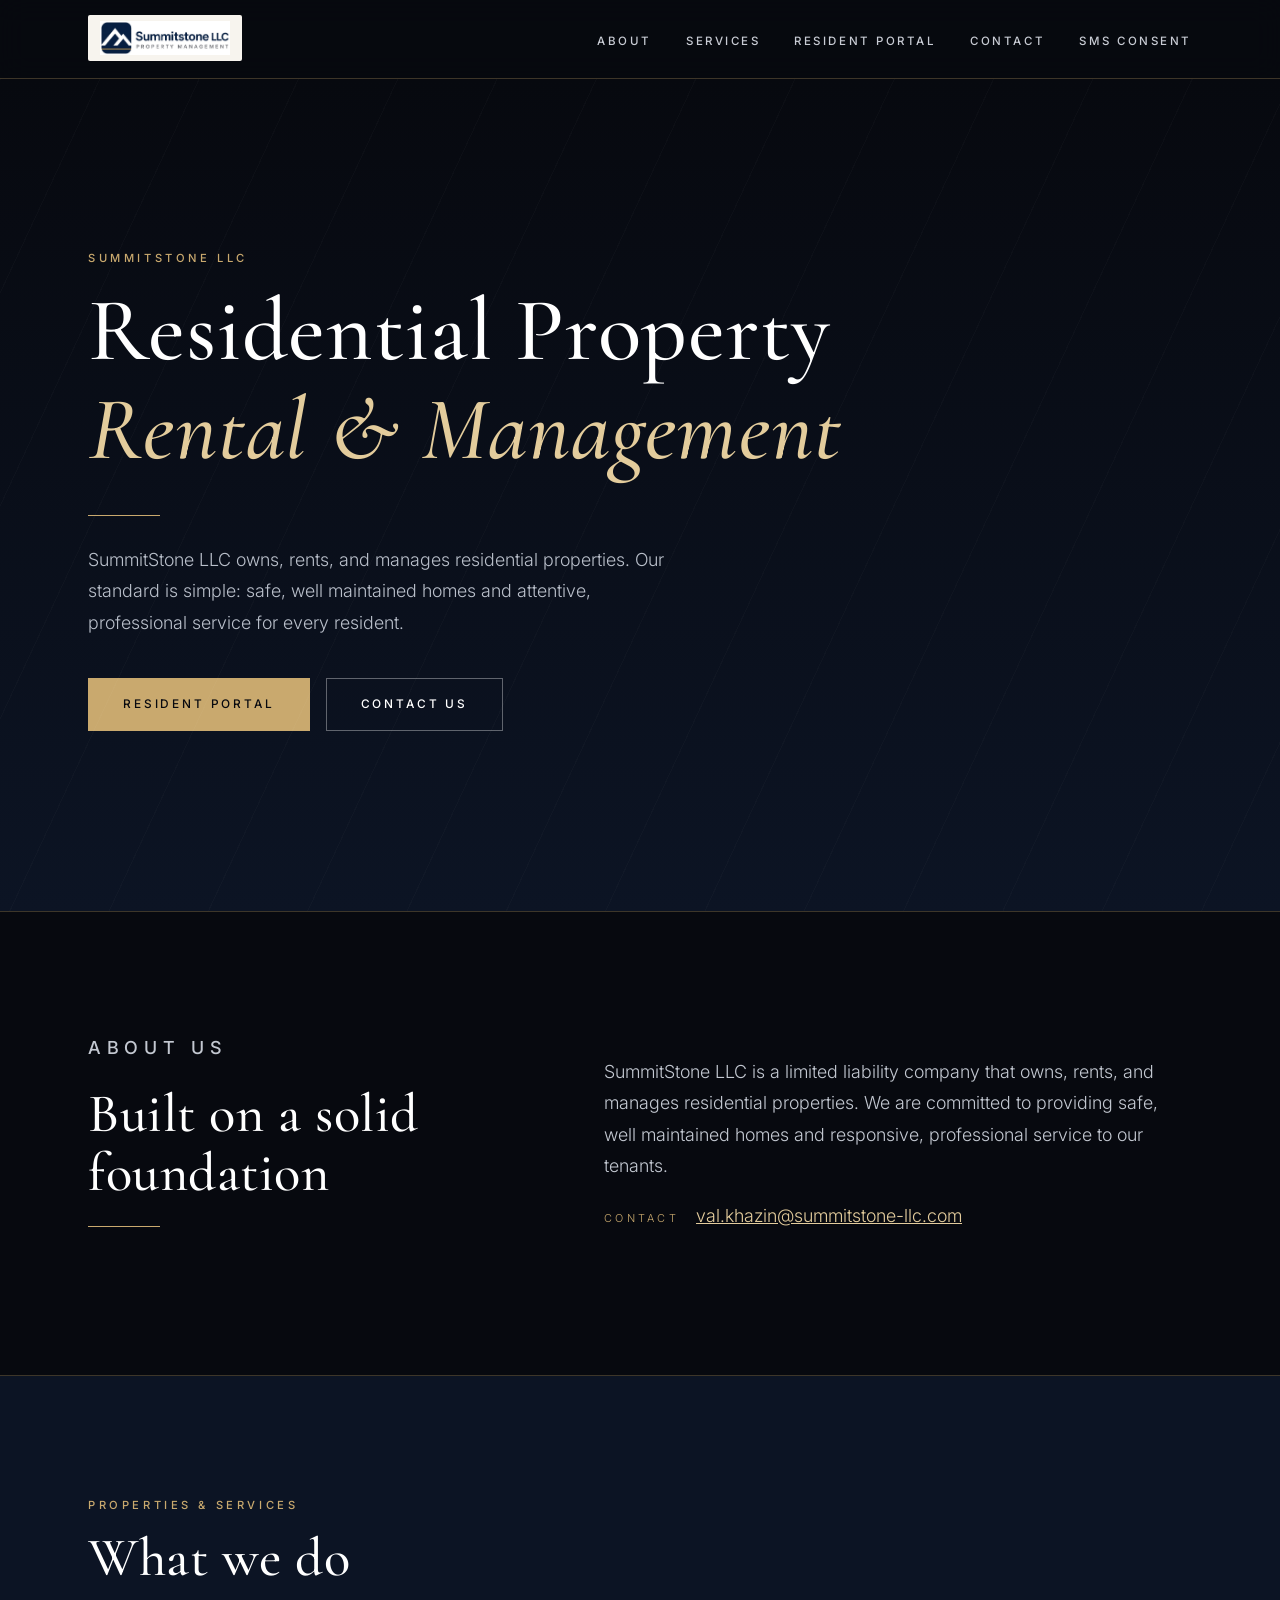
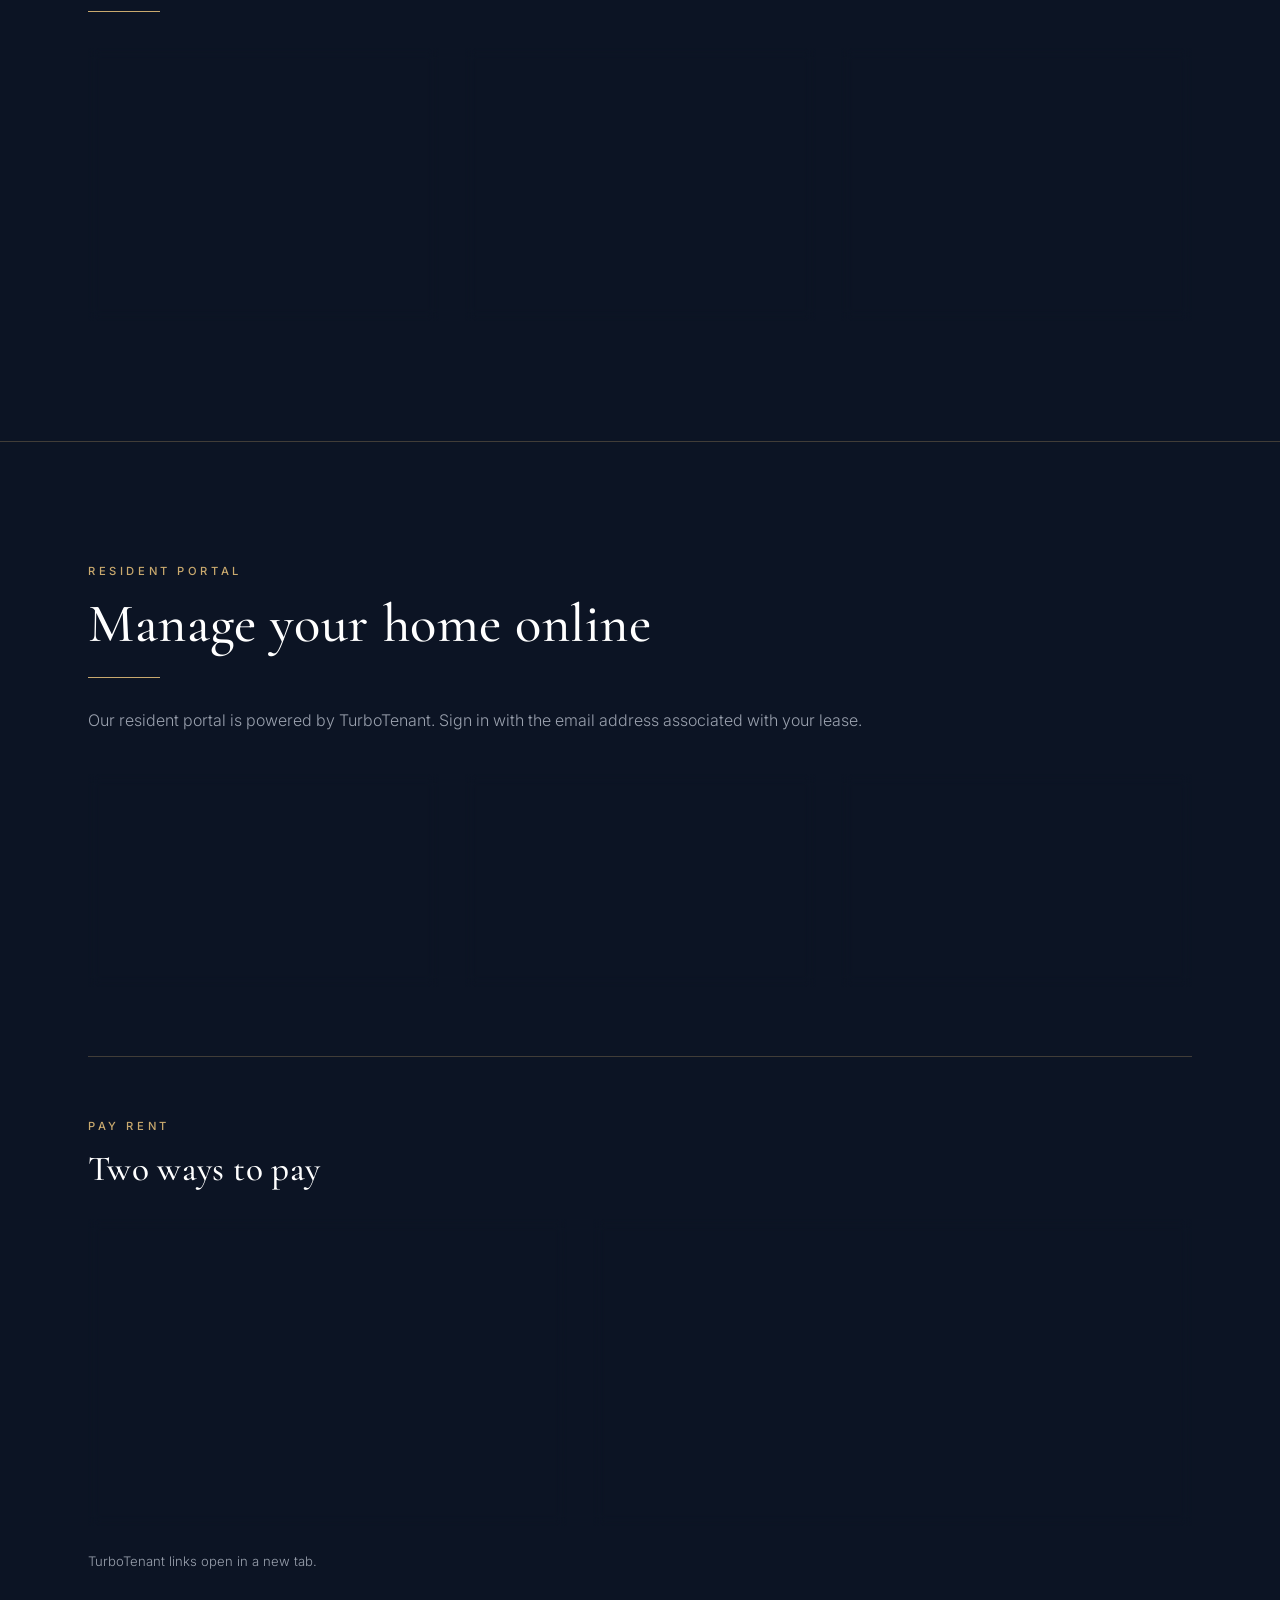
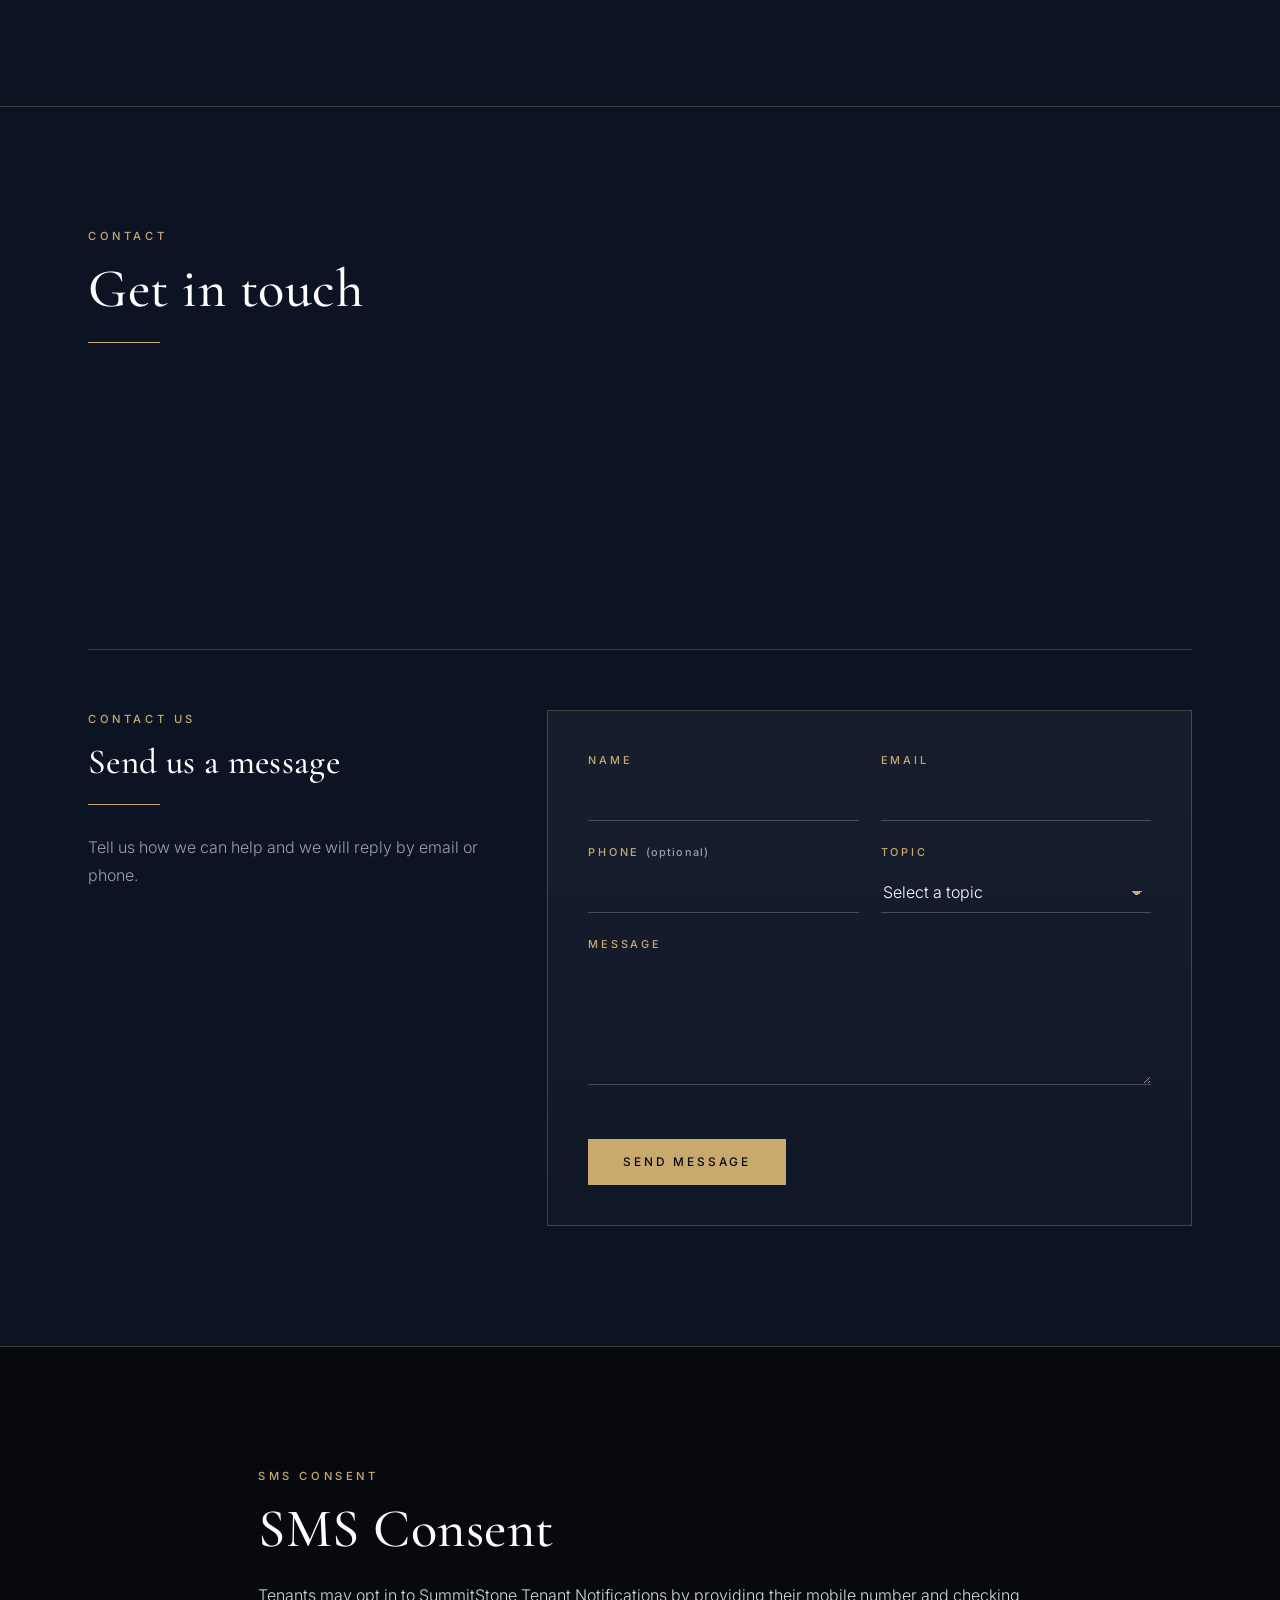
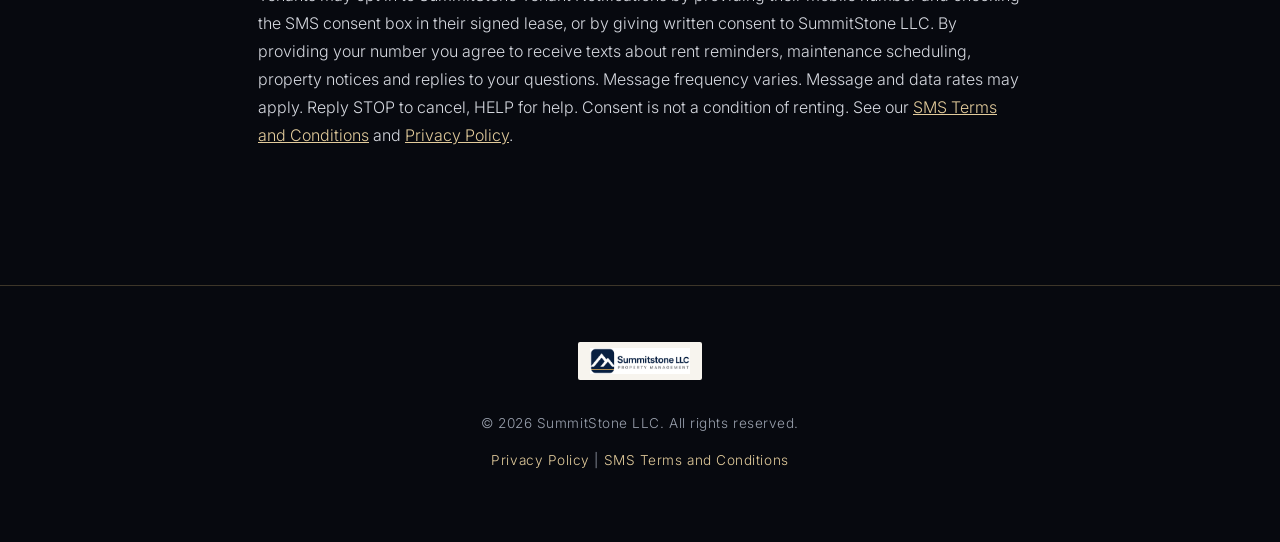
==== commit 043546f5: "Mirror: contact form and About contact" ====
--- a/summitstone/index.html
+++ b/summitstone/index.html
@@ -23,7 +23,7 @@
 
 <section id="about" class="block"><div class="wrap grid2">
 <div class="reveal"><p class="eyebrow">About Us</p><h2>Built on a solid foundation</h2><span class="rule reveal" aria-hidden="true"></span></div>
-<div class="reveal"><p>SummitStone LLC is a limited liability company that owns, rents, and manages residential properties. We are committed to providing safe, well maintained homes and responsive, professional service to our tenants.</p></div>
+<div class="reveal"><p>SummitStone LLC is a limited liability company that owns, rents, and manages residential properties. We are committed to providing safe, well maintained homes and responsive, professional service to our tenants.</p><p class="about-contact"><span class="opt">Contact</span> <a href="mailto:val.khazin@summitstone-llc.com">val.khazin@summitstone-llc.com</a></p></div>
 </div></section>
 
 <section id="services" class="block alt"><div class="wrap">
@@ -57,7 +57,29 @@
 <div class="card reveal"><h3>Email</h3><p><a href="mailto:val.khazin@summitstone-llc.com">val.khazin@summitstone-llc.com</a></p></div>
 <div class="card reveal"><h3>Phone</h3><p><a href="tel:+13322961231">(332) 296-1231</a></p></div>
 <div class="card reveal"><h3>Business Address</h3><address>SummitStone LLC<br>30 N Gould St, Ste R<br>Sheridan, WY 82801</address></div>
-</div></div></section>
+</div>
+<div class="form-wrap reveal">
+<div class="form-intro"><p class="eyebrow">Contact Us</p><h3>Send us a message</h3><span class="rule" aria-hidden="true"></span><p class="muted">Tell us how we can help and we will reply by email or phone.</p></div>
+<form id="contact-form" class="cform" action="https://formsubmit.co/ajax/387cb8ccd90eba621fe9650d5a307b72" method="POST" novalidate>
+<input type="hidden" name="_subject" value="SummitStone website inquiry">
+<input type="hidden" name="_template" value="table">
+<input type="hidden" name="_captcha" value="false">
+<div class="hp" aria-hidden="true"><label>Leave this field empty<input type="text" name="_honey" tabindex="-1" autocomplete="off"></label></div>
+<div class="frow">
+<div class="field"><label for="cf-name">Name</label><input id="cf-name" name="name" type="text" autocomplete="name" required></div>
+<div class="field"><label for="cf-email">Email</label><input id="cf-email" name="email" type="email" autocomplete="email" required></div>
+</div>
+<div class="frow">
+<div class="field"><label for="cf-phone">Phone <span class="opt-l">(optional)</span></label><input id="cf-phone" name="phone" type="tel" autocomplete="tel"></div>
+<div class="field"><label for="cf-topic">Topic</label><select id="cf-topic" name="topic" required><option value="" disabled selected>Select a topic</option><option>General inquiry</option><option>Rental availability</option><option>Current resident</option><option>Maintenance</option><option>Other</option></select></div>
+</div>
+<div class="field"><label for="cf-message">Message</label><textarea id="cf-message" name="message" rows="5" required></textarea></div>
+<p class="ferr" role="alert" aria-live="assertive"></p>
+<button type="submit" class="btn gold-btn">Send Message</button>
+</form>
+<div class="thanks" id="cf-thanks" tabindex="-1" hidden><p class="eyebrow">Message received</p><h3>Thank you</h3><span class="rule" aria-hidden="true"></span><p>Your message has been sent to SummitStone LLC. We will be in touch shortly.</p></div>
+</div>
+</div></section>
 
 <section id="sms-consent" class="block"><div class="wrap narrow reveal">
 <p class="eyebrow">SMS Consent</p><h2>SMS Consent</h2>
--- a/summitstone/style.css
+++ b/summitstone/style.css
@@ -56,3 +56,21 @@
 nav a{margin:12px 0}.grid2,.cards,.portal-grid,.pay-grid{grid-template-columns:1fr}.zelle{flex-direction:column;align-items:flex-start}
 .hero{padding:110px 0 120px}.block{padding:80px 0}.card,.pcard,.paycard{padding:28px}.legal section{padding:26px}}
 @media (prefers-reduced-motion:reduce){html{scroll-behavior:auto}*{transition:none!important}.reveal{opacity:1;transform:none}}
+.about-contact{margin-top:18px;font-size:1rem}.about-contact .opt{margin-right:12px}
+.form-wrap{display:grid;grid-template-columns:1fr 1.6fr;gap:56px;margin-top:70px;padding-top:60px;border-top:1px solid var(--line)}
+.form-intro h3,.thanks h3{font-size:2.2rem}
+.cform,.thanks{background:linear-gradient(180deg,rgba(255,255,255,.045),rgba(255,255,255,.015));border:1px solid var(--line);padding:40px}
+.thanks{grid-column:2}
+.frow{display:grid;grid-template-columns:1fr 1fr;gap:22px}
+.field{display:flex;flex-direction:column;margin-bottom:22px}
+.field label{font-size:.68rem;letter-spacing:.26em;text-transform:uppercase;color:var(--gold);margin-bottom:10px;font-weight:500}
+.opt-l{letter-spacing:.1em;color:var(--muted);text-transform:none}
+.field input,.field select,.field textarea{background:transparent;border:0;border-bottom:1px solid rgba(255,255,255,.22);color:#fff;font:300 1rem Inter,system-ui,sans-serif;padding:10px 2px;border-radius:0;transition:border-color .6s}
+.field select{appearance:none;background-image:linear-gradient(45deg,transparent 50%,var(--gold) 50%),linear-gradient(135deg,var(--gold) 50%,transparent 50%);background-position:calc(100% - 14px) 55%,calc(100% - 9px) 55%;background-size:5px 5px;background-repeat:no-repeat}
+.field select option{background:var(--navy);color:#fff}
+.field textarea{resize:vertical;min-height:120px}
+.field input:focus,.field select:focus,.field textarea:focus{outline:none;border-bottom-color:var(--gold2)}
+.cform .btn{cursor:pointer;font-family:Inter,sans-serif}.cform .btn:disabled{opacity:.6;cursor:wait}
+.ferr{color:#e8b4a0;font-size:.9rem;min-height:1.2em;margin:0 0 14px}
+.hp{position:absolute;left:-9999px;width:1px;height:1px;overflow:hidden}
+@media (max-width:900px){.form-wrap{grid-template-columns:1fr;gap:28px}.frow{grid-template-columns:1fr;gap:0}.thanks{grid-column:auto}.cform,.thanks{padding:26px}}
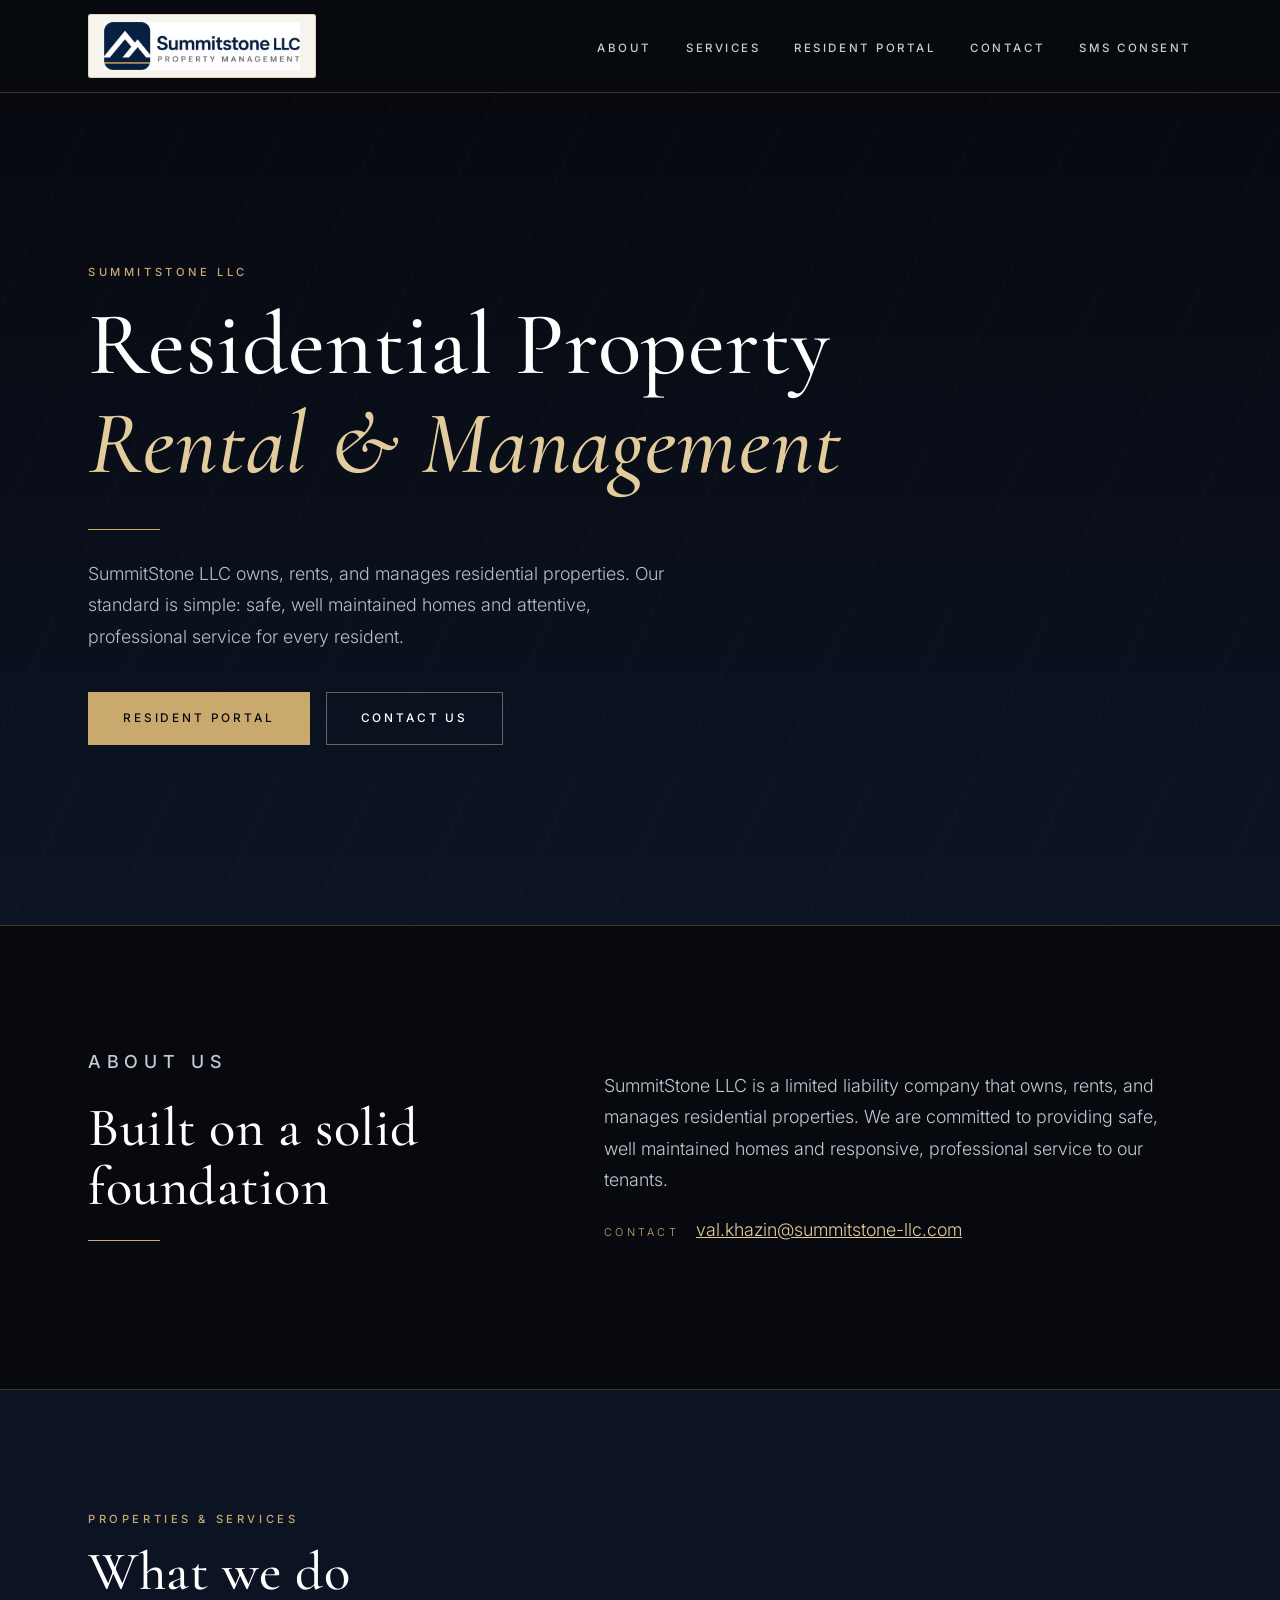
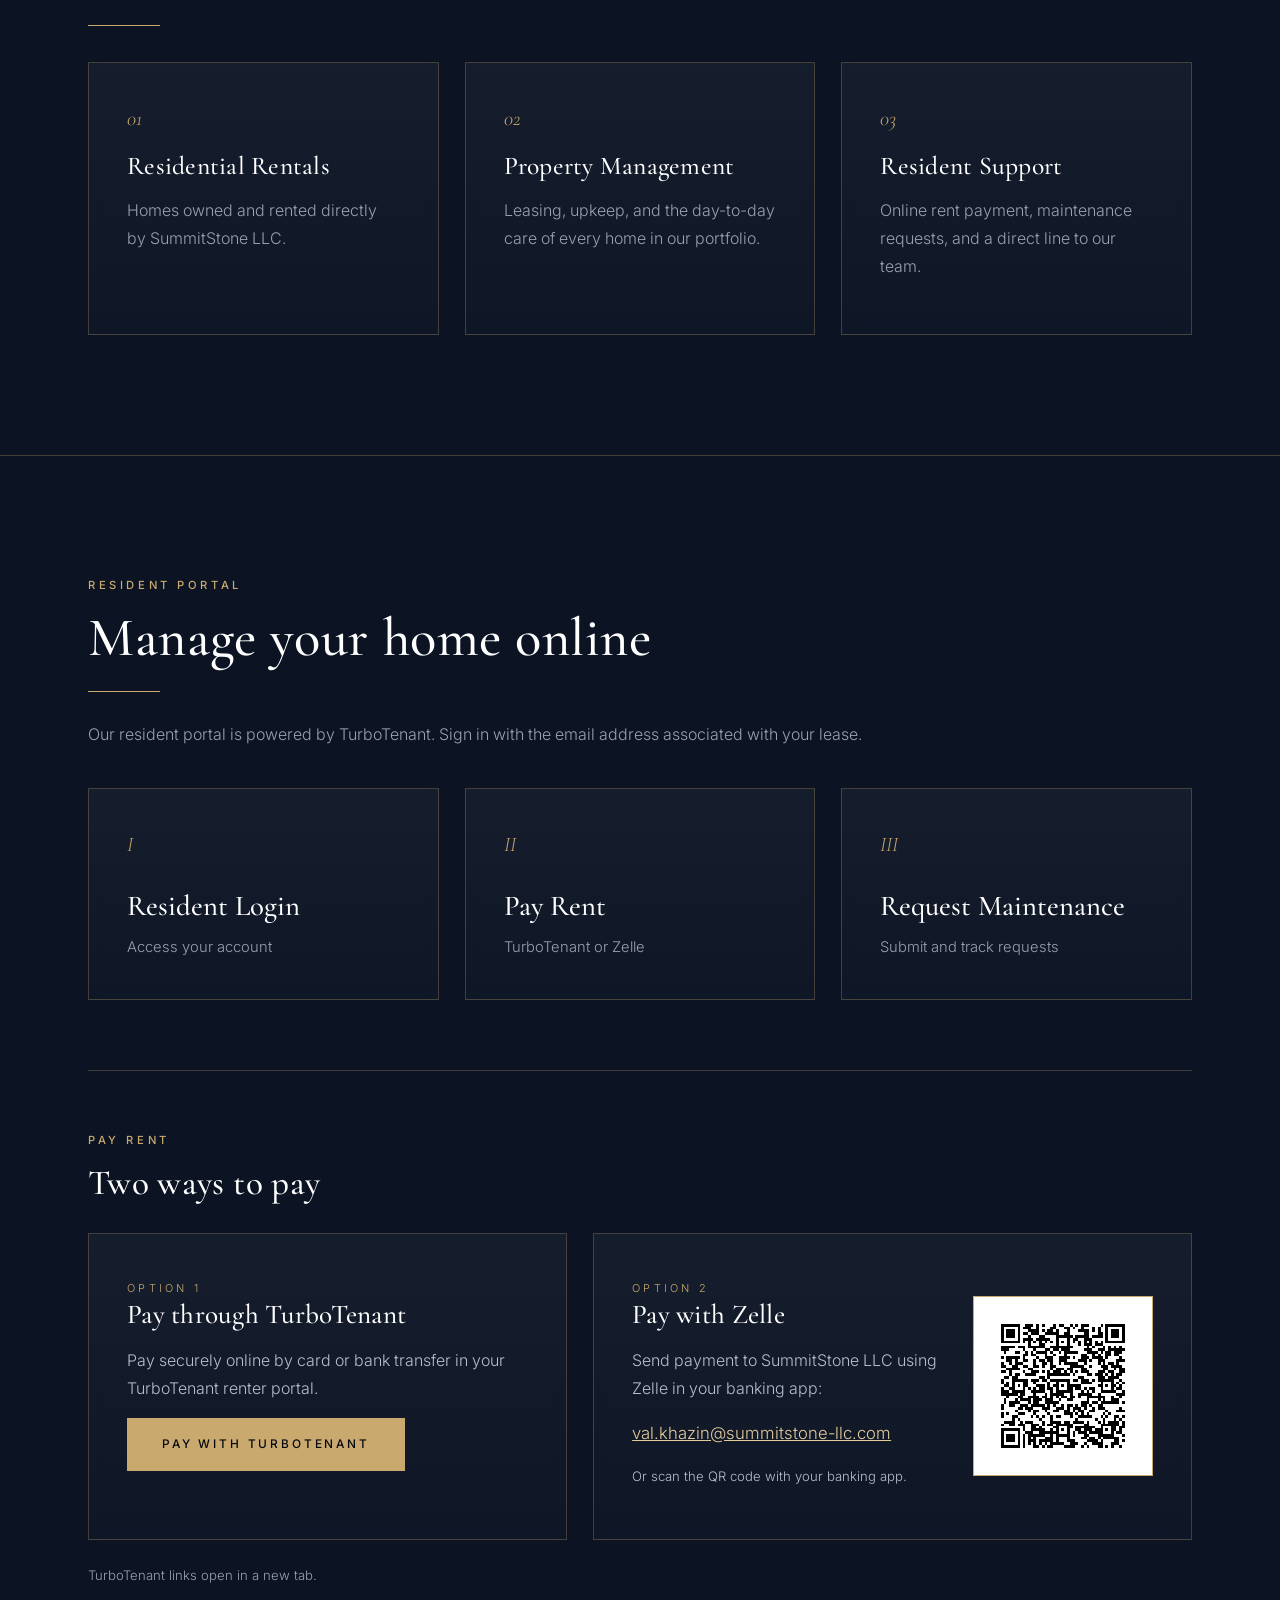
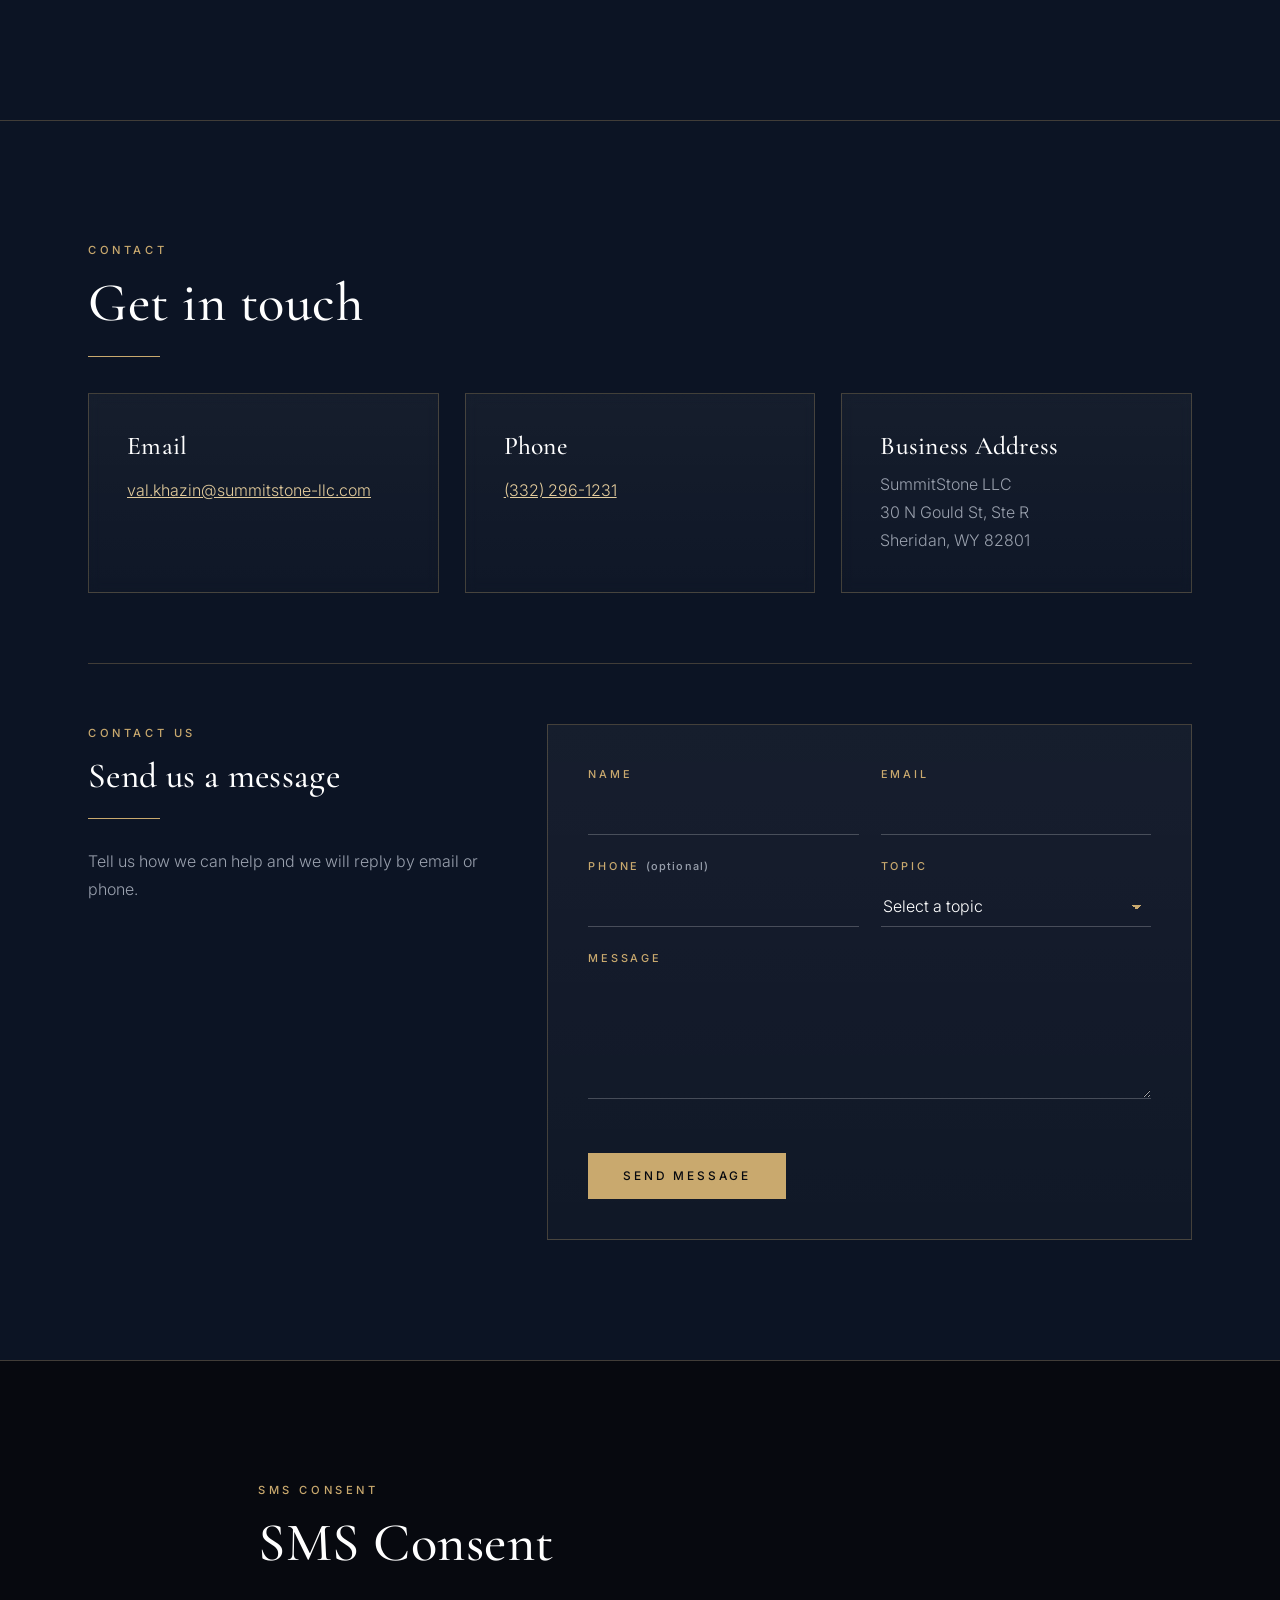
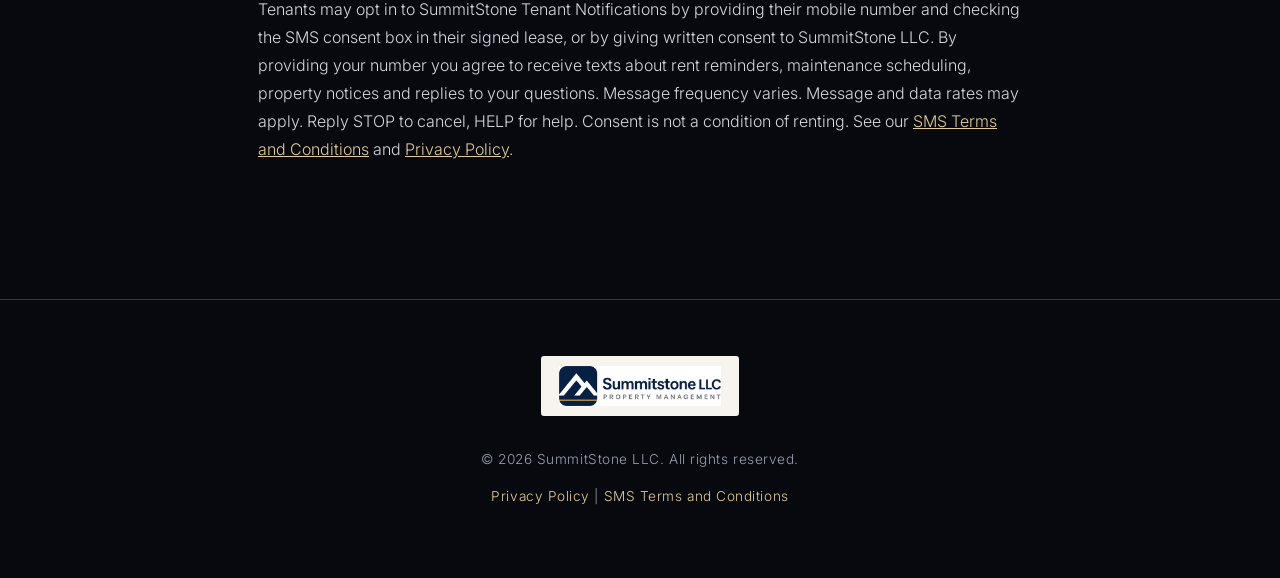
==== commit 737ed207: "Mirror: new logo" ====
--- a/summitstone/index.html
+++ b/summitstone/index.html
@@ -9,7 +9,7 @@
 <body>
 <a class="skip" href="#main">Skip to content</a>
 <header class="topbar" id="top"><div class="wrap bar">
-<a href="index.html" class="brand" aria-label="SummitStone LLC home"><span class="logo-chip"><img src="assets/logo.png" alt="SummitStone LLC logo"></span></a>
+<a href="index.html" class="brand" aria-label="SummitStone LLC home"><span class="logo-chip"><img src="assets/logo.png" alt="SummitStone LLC logo" width="1108" height="272"></span></a>
 <button class="menu-btn" aria-expanded="false" aria-controls="nav" aria-label="Open menu"><span></span><span></span><span></span></button>
 <nav id="nav" aria-label="Main"><a href="#about">About</a><a href="#services">Services</a><a href="#portal">Resident Portal</a><a href="#contact">Contact</a><a href="#sms-consent">SMS Consent</a></nav>
 </div></header>
@@ -86,6 +86,6 @@
 <p>Tenants may opt in to SummitStone Tenant Notifications by providing their mobile number and checking the SMS consent box in their signed lease, or by giving written consent to SummitStone LLC. By providing your number you agree to receive texts about rent reminders, maintenance scheduling, property notices and replies to your questions. Message frequency varies. Message and data rates may apply. Reply STOP to cancel, HELP for help. Consent is not a condition of renting. See our <a href="terms.html">SMS Terms and Conditions</a> and <a href="privacy.html">Privacy Policy</a>.</p>
 </div></section>
 </main>
-<footer class="foot"><div class="wrap"><img src="assets/logo.png" alt="" class="foot-logo"><p>&copy; 2026 SummitStone LLC. All rights reserved.</p><p><a href="privacy.html">Privacy Policy</a> | <a href="terms.html">SMS Terms and Conditions</a></p></div></footer>
+<footer class="foot"><div class="wrap"><img src="assets/logo.png" alt="" class="foot-logo" width="1108" height="272"><p>&copy; 2026 SummitStone LLC. All rights reserved.</p><p><a href="privacy.html">Privacy Policy</a> | <a href="terms.html">SMS Terms and Conditions</a></p></div></footer>
 <script src="main.js"></script>
 </body></html>
--- a/summitstone/style.css
+++ b/summitstone/style.css
@@ -74,3 +74,9 @@
 .ferr{color:#e8b4a0;font-size:.9rem;min-height:1.2em;margin:0 0 14px}
 .hp{position:absolute;left:-9999px;width:1px;height:1px;overflow:hidden}
 @media (max-width:900px){.form-wrap{grid-template-columns:1fr;gap:28px}.frow{grid-template-columns:1fr;gap:0}.thanks{grid-column:auto}.cform,.thanks{padding:26px}}
+/* logo sizing */
+.bar{height:92px}.logo-chip{padding:8px 16px;border-radius:3px;box-shadow:inset 0 0 0 1px rgba(201,169,110,.45)}
+.logo-chip img{height:48px;width:auto;max-width:62vw;image-rendering:auto}
+nav{top:auto}.foot-logo{height:60px;width:auto;max-width:80vw;padding:10px 18px;border-radius:3px}
+html{scroll-padding-top:100px}
+@media (max-width:900px){.bar{height:74px}.logo-chip{padding:6px 12px}.logo-chip img{height:36px}nav{top:74px}.foot-logo{height:48px}}
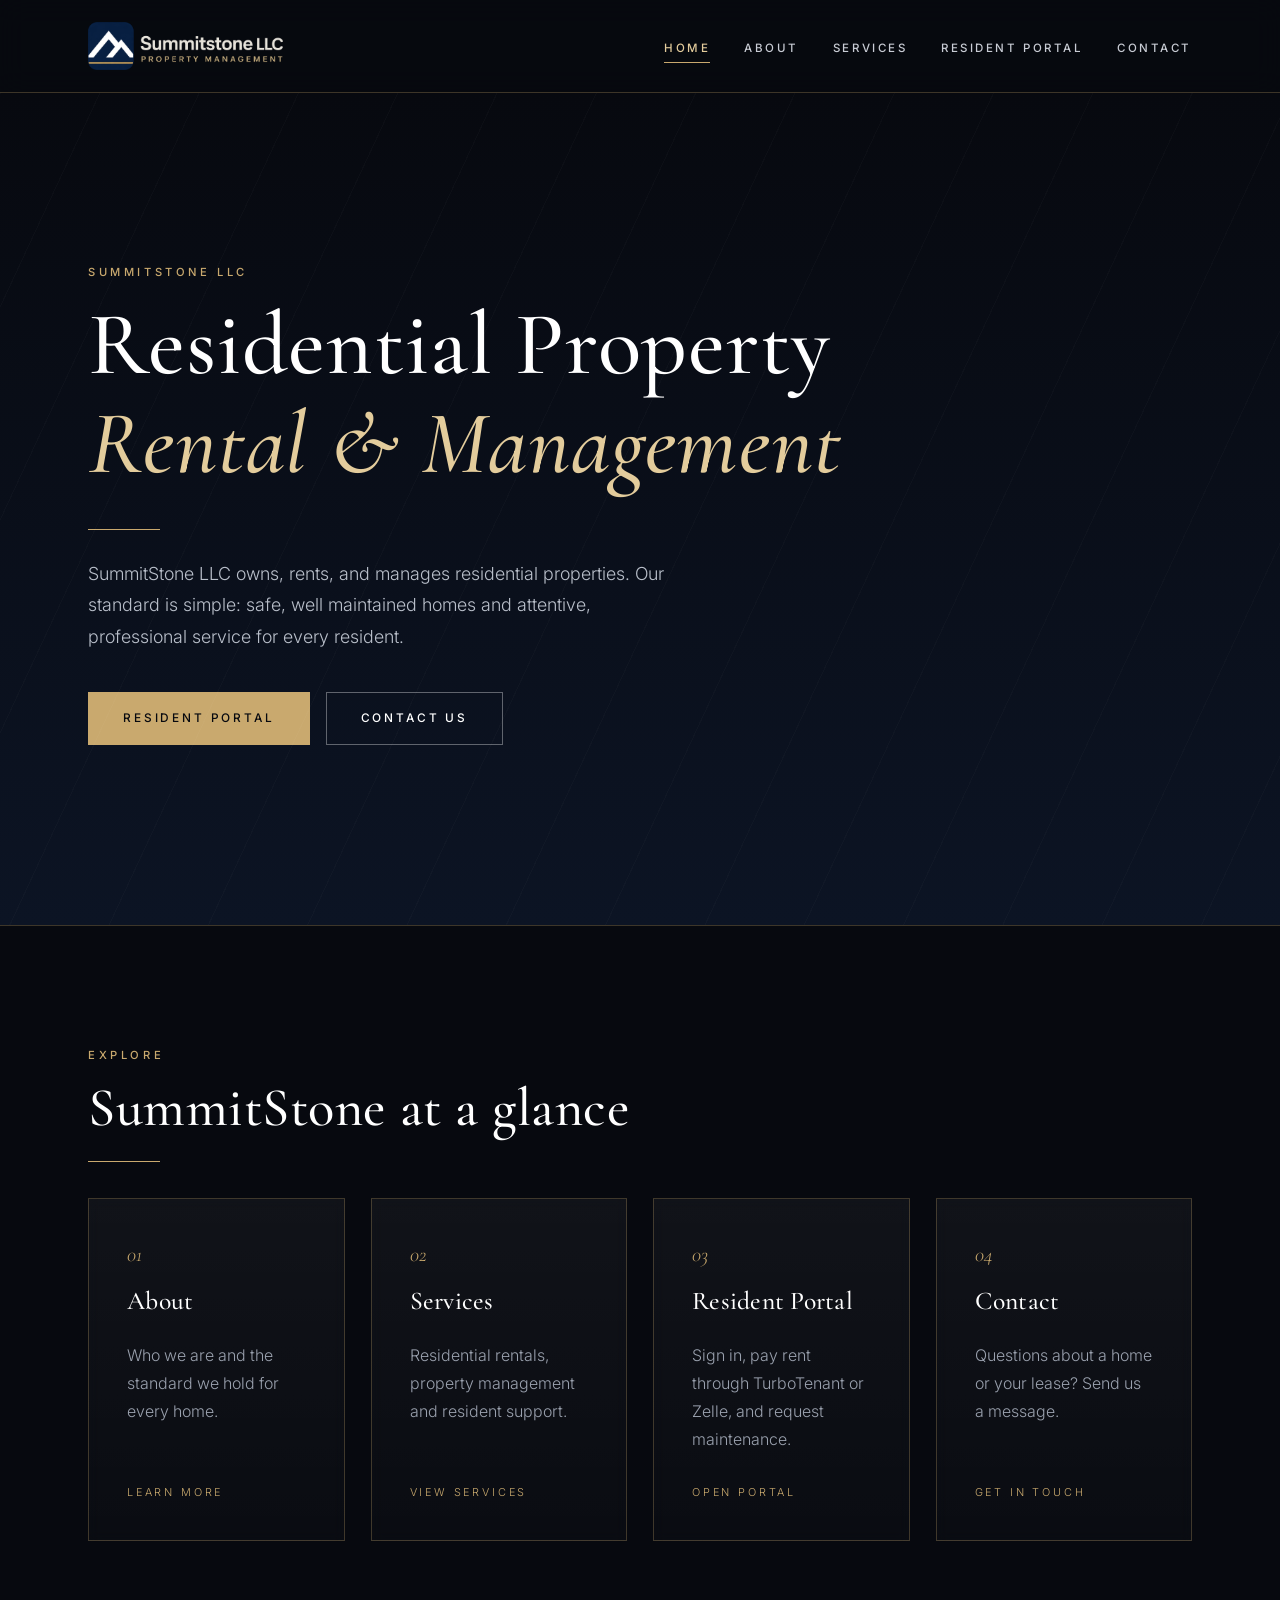
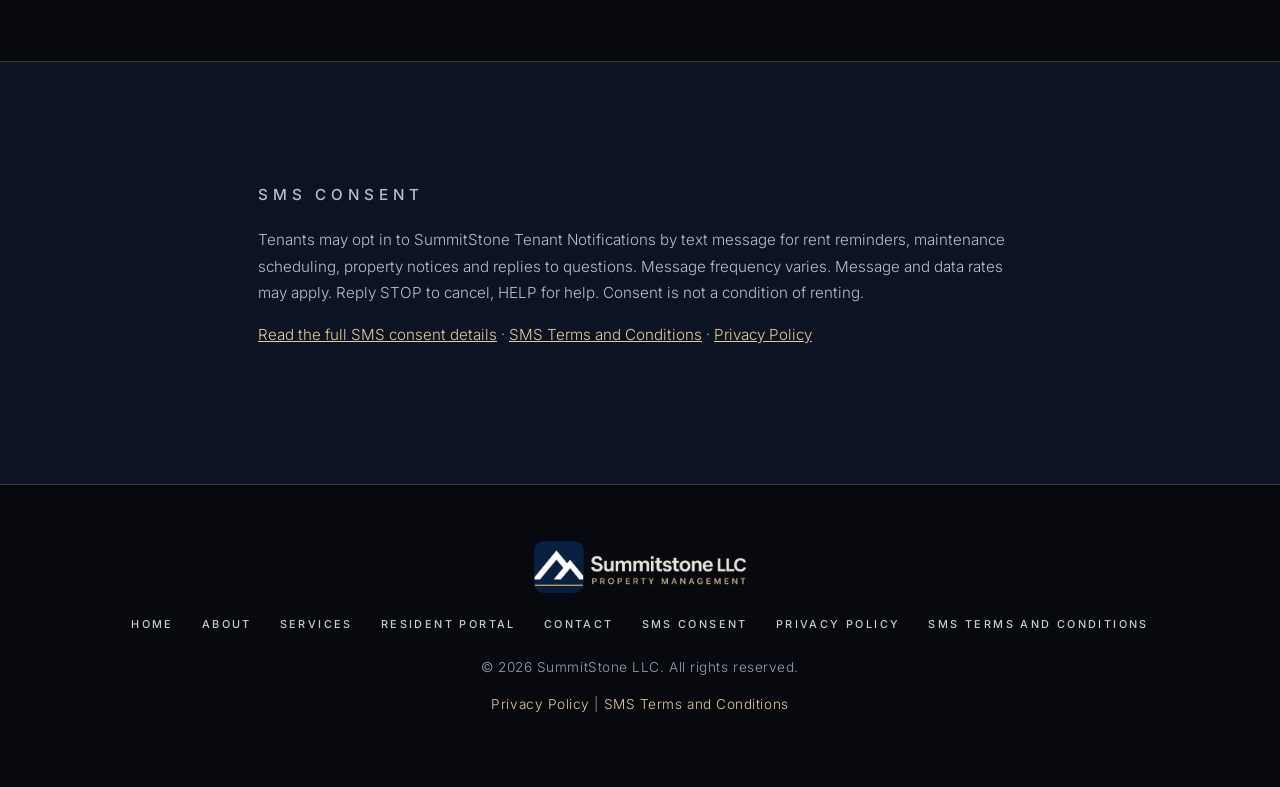
==== commit 67b9595d: "Mirror: multi-page site, new logo, contact form" ====
--- a/summitstone/index.html
+++ b/summitstone/index.html
@@ -9,83 +9,33 @@
 <body>
 <a class="skip" href="#main">Skip to content</a>
 <header class="topbar" id="top"><div class="wrap bar">
-<a href="index.html" class="brand" aria-label="SummitStone LLC home"><span class="logo-chip"><img src="assets/logo.png" alt="SummitStone LLC logo" width="1108" height="272"></span></a>
+<a href="index.html" class="brand" aria-label="SummitStone LLC home"><img class="logo" src="assets/logo-light.png" alt="SummitStone LLC, Property Management" width="1107" height="272"></a>
 <button class="menu-btn" aria-expanded="false" aria-controls="nav" aria-label="Open menu"><span></span><span></span><span></span></button>
-<nav id="nav" aria-label="Main"><a href="#about">About</a><a href="#services">Services</a><a href="#portal">Resident Portal</a><a href="#contact">Contact</a><a href="#sms-consent">SMS Consent</a></nav>
+<nav id="nav" aria-label="Main"><a href="index.html" class="active" aria-current="page">Home</a><a href="about.html">About</a><a href="services.html">Services</a><a href="resident-portal.html">Resident Portal</a><a href="contact.html">Contact</a></nav>
 </div></header>
 <main id="main">
 <section class="hero"><div class="wrap">
 <p class="eyebrow reveal">SummitStone LLC</p>
 <h1 class="reveal">Residential Property<br><em class="gold">Rental &amp; Management</em></h1><span class="rule reveal" aria-hidden="true"></span>
 <p class="lead reveal">SummitStone LLC owns, rents, and manages residential properties. Our standard is simple: safe, well maintained homes and attentive, professional service for every resident.</p>
-<div class="cta reveal"><a class="btn gold-btn" href="#portal">Resident Portal</a><a class="btn ghost" href="#contact">Contact Us</a></div>
+<div class="cta reveal"><a class="btn gold-btn" href="resident-portal.html">Resident Portal</a><a class="btn ghost" href="contact.html">Contact Us</a></div>
 </div></section>
-
-<section id="about" class="block"><div class="wrap grid2">
-<div class="reveal"><p class="eyebrow">About Us</p><h2>Built on a solid foundation</h2><span class="rule reveal" aria-hidden="true"></span></div>
-<div class="reveal"><p>SummitStone LLC is a limited liability company that owns, rents, and manages residential properties. We are committed to providing safe, well maintained homes and responsive, professional service to our tenants.</p><p class="about-contact"><span class="opt">Contact</span> <a href="mailto:val.khazin@summitstone-llc.com">val.khazin@summitstone-llc.com</a></p></div>
-</div></section>
-
-<section id="services" class="block alt"><div class="wrap">
-<p class="eyebrow reveal">Properties &amp; Services</p><h2 class="reveal">What we do</h2><span class="rule reveal" aria-hidden="true"></span>
-<div class="cards">
-<article class="card reveal"><span class="pnum">01</span><h3>Residential Rentals</h3><p>Homes owned and rented directly by SummitStone LLC.</p></article>
-<article class="card reveal"><span class="pnum">02</span><h3>Property Management</h3><p>Leasing, upkeep, and the day-to-day care of every home in our portfolio.</p></article>
-<article class="card reveal"><span class="pnum">03</span><h3>Resident Support</h3><p>Online rent payment, maintenance requests, and a direct line to our team.</p></article>
+<section class="block"><div class="wrap">
+<p class="eyebrow reveal">Explore</p><h2 class="reveal">SummitStone at a glance</h2><span class="rule reveal" aria-hidden="true"></span>
+<div class="cards teasers">
+<a class="card tcard reveal" href="about.html"><span class="pnum">01</span><h3>About</h3><p>Who we are and the standard we hold for every home.</p><span class="more">Learn more</span></a>
+<a class="card tcard reveal" href="services.html"><span class="pnum">02</span><h3>Services</h3><p>Residential rentals, property management and resident support.</p><span class="more">View services</span></a>
+<a class="card tcard reveal" href="resident-portal.html"><span class="pnum">03</span><h3>Resident Portal</h3><p>Sign in, pay rent through TurboTenant or Zelle, and request maintenance.</p><span class="more">Open portal</span></a>
+<a class="card tcard reveal" href="contact.html"><span class="pnum">04</span><h3>Contact</h3><p>Questions about a home or your lease? Send us a message.</p><span class="more">Get in touch</span></a>
 </div></div></section>
-
-<section id="portal" class="block portal"><div class="wrap">
-<p class="eyebrow reveal">Resident Portal</p><h2 class="reveal">Manage your home online</h2><span class="rule reveal" aria-hidden="true"></span>
-<p class="reveal muted">Our resident portal is powered by TurboTenant. Sign in with the email address associated with your lease.</p>
-<div class="portal-grid">
-<a class="pcard reveal" href="https://renter.turbotenant.com/auth/login" target="_blank" rel="noopener"><span class="pnum">I</span><strong>Resident Login</strong><span>Access your account</span></a>
-<a class="pcard reveal" href="#pay"><span class="pnum">II</span><strong>Pay Rent</strong><span>TurboTenant or Zelle</span></a>
-<a class="pcard reveal" href="https://renter.turbotenant.com/renters/dashboard/maintenance" target="_blank" rel="noopener"><span class="pnum">III</span><strong>Request Maintenance</strong><span>Submit and track requests</span></a>
-</div>
-<div id="pay" class="pay">
-<p class="eyebrow reveal">Pay Rent</p><h3 class="reveal">Two ways to pay</h3>
-<div class="pay-grid">
-<div class="paycard reveal"><span class="opt">Option 1</span><h4>Pay through TurboTenant</h4><p>Pay securely online by card or bank transfer in your TurboTenant renter portal.</p><a class="btn gold-btn" href="https://renter.turbotenant.com/auth/login" target="_blank" rel="noopener">Pay with TurboTenant</a></div>
-<div class="paycard reveal zelle"><div><span class="opt">Option 2</span><h4>Pay with Zelle</h4><p>Send payment to SummitStone LLC using Zelle in your banking app:</p><p class="zaddr"><a href="mailto:val.khazin@summitstone-llc.com">val.khazin@summitstone-llc.com</a></p><p class="small muted">Or scan the QR code with your banking app.</p></div><img src="assets/zelle-qr.png" alt="Zelle QR code to pay SummitStone LLC" class="qr" width="200" height="200"></div>
-</div></div>
-<p class="small muted reveal">TurboTenant links open in a new tab.</p>
-</div></section>
-
-<section id="contact" class="block alt"><div class="wrap">
-<p class="eyebrow reveal">Contact</p><h2 class="reveal">Get in touch</h2><span class="rule reveal" aria-hidden="true"></span>
-<div class="cards">
-<div class="card reveal"><h3>Email</h3><p><a href="mailto:val.khazin@summitstone-llc.com">val.khazin@summitstone-llc.com</a></p></div>
-<div class="card reveal"><h3>Phone</h3><p><a href="tel:+13322961231">(332) 296-1231</a></p></div>
-<div class="card reveal"><h3>Business Address</h3><address>SummitStone LLC<br>30 N Gould St, Ste R<br>Sheridan, WY 82801</address></div>
-</div>
-<div class="form-wrap reveal">
-<div class="form-intro"><p class="eyebrow">Contact Us</p><h3>Send us a message</h3><span class="rule" aria-hidden="true"></span><p class="muted">Tell us how we can help and we will reply by email or phone.</p></div>
-<form id="contact-form" class="cform" action="https://formsubmit.co/ajax/387cb8ccd90eba621fe9650d5a307b72" method="POST" novalidate>
-<input type="hidden" name="_subject" value="SummitStone website inquiry">
-<input type="hidden" name="_template" value="table">
-<input type="hidden" name="_captcha" value="false">
-<div class="hp" aria-hidden="true"><label>Leave this field empty<input type="text" name="_honey" tabindex="-1" autocomplete="off"></label></div>
-<div class="frow">
-<div class="field"><label for="cf-name">Name</label><input id="cf-name" name="name" type="text" autocomplete="name" required></div>
-<div class="field"><label for="cf-email">Email</label><input id="cf-email" name="email" type="email" autocomplete="email" required></div>
-</div>
-<div class="frow">
-<div class="field"><label for="cf-phone">Phone <span class="opt-l">(optional)</span></label><input id="cf-phone" name="phone" type="tel" autocomplete="tel"></div>
-<div class="field"><label for="cf-topic">Topic</label><select id="cf-topic" name="topic" required><option value="" disabled selected>Select a topic</option><option>General inquiry</option><option>Rental availability</option><option>Current resident</option><option>Maintenance</option><option>Other</option></select></div>
-</div>
-<div class="field"><label for="cf-message">Message</label><textarea id="cf-message" name="message" rows="5" required></textarea></div>
-<p class="ferr" role="alert" aria-live="assertive"></p>
-<button type="submit" class="btn gold-btn">Send Message</button>
-</form>
-<div class="thanks" id="cf-thanks" tabindex="-1" hidden><p class="eyebrow">Message received</p><h3>Thank you</h3><span class="rule" aria-hidden="true"></span><p>Your message has been sent to SummitStone LLC. We will be in touch shortly.</p></div>
-</div>
-</div></section>
-
-<section id="sms-consent" class="block"><div class="wrap narrow reveal">
-<p class="eyebrow">SMS Consent</p><h2>SMS Consent</h2>
-<p>Tenants may opt in to SummitStone Tenant Notifications by providing their mobile number and checking the SMS consent box in their signed lease, or by giving written consent to SummitStone LLC. By providing your number you agree to receive texts about rent reminders, maintenance scheduling, property notices and replies to your questions. Message frequency varies. Message and data rates may apply. Reply STOP to cancel, HELP for help. Consent is not a condition of renting. See our <a href="terms.html">SMS Terms and Conditions</a> and <a href="privacy.html">Privacy Policy</a>.</p>
+<section id="sms-consent" class="block alt sms-note"><div class="wrap narrow reveal">
+<p class="eyebrow">SMS Consent</p>
+<p>Tenants may opt in to SummitStone Tenant Notifications by text message for rent reminders, maintenance scheduling, property notices and replies to questions. Message frequency varies. Message and data rates may apply. Reply STOP to cancel, HELP for help. Consent is not a condition of renting.</p>
+<p><a href="sms-consent.html">Read the full SMS consent details</a> &middot; <a href="terms.html">SMS Terms and Conditions</a> &middot; <a href="privacy.html">Privacy Policy</a></p>
 </div></section>
 </main>
-<footer class="foot"><div class="wrap"><img src="assets/logo.png" alt="" class="foot-logo" width="1108" height="272"><p>&copy; 2026 SummitStone LLC. All rights reserved.</p><p><a href="privacy.html">Privacy Policy</a> | <a href="terms.html">SMS Terms and Conditions</a></p></div></footer>
+<footer class="foot"><div class="wrap"><img src="assets/logo-light.png" alt="SummitStone LLC" class="foot-logo" width="1107" height="272">
+<nav class="foot-nav" aria-label="Footer"><a href="index.html">Home</a><a href="about.html">About</a><a href="services.html">Services</a><a href="resident-portal.html">Resident Portal</a><a href="contact.html">Contact</a><a href="sms-consent.html">SMS Consent</a><a href="privacy.html">Privacy Policy</a><a href="terms.html">SMS Terms and Conditions</a></nav>
+<p>&copy; 2026 SummitStone LLC. All rights reserved.</p><p><a href="privacy.html">Privacy Policy</a> | <a href="terms.html">SMS Terms and Conditions</a></p></div></footer>
 <script src="main.js"></script>
 </body></html>
--- a/summitstone/style.css
+++ b/summitstone/style.css
@@ -8,7 +8,6 @@
 .topbar{position:sticky;top:0;z-index:50;background:rgba(7,9,15,.78);backdrop-filter:blur(14px);-webkit-backdrop-filter:blur(14px);border-bottom:1px solid var(--line);transition:background .6s}
 .topbar.scrolled{background:rgba(7,9,15,.94)}
 .bar{display:flex;align-items:center;justify-content:space-between;height:78px}
-.logo-chip{display:inline-flex;background:var(--ivory);border-radius:2px;padding:6px 12px}.logo-chip img{height:34px;display:block}
 nav a{color:#c8ccd4;text-decoration:none;margin-left:34px;font-size:.72rem;font-weight:500;letter-spacing:.22em;text-transform:uppercase;position:relative;transition:color .5s}
 nav a::after{content:"";position:absolute;left:0;bottom:-8px;width:0;height:1px;background:var(--gold);transition:width .6s ease}
 nav a:hover{color:var(--gold2)}nav a:hover::after{width:100%}
@@ -57,26 +56,59 @@
 .hero{padding:110px 0 120px}.block{padding:80px 0}.card,.pcard,.paycard{padding:28px}.legal section{padding:26px}}
 @media (prefers-reduced-motion:reduce){html{scroll-behavior:auto}*{transition:none!important}.reveal{opacity:1;transform:none}}
 .about-contact{margin-top:18px;font-size:1rem}.about-contact .opt{margin-right:12px}
-.form-wrap{display:grid;grid-template-columns:1fr 1.6fr;gap:56px;margin-top:70px;padding-top:60px;border-top:1px solid var(--line)}
-.form-intro h3,.thanks h3{font-size:2.2rem}
-.cform,.thanks{background:linear-gradient(180deg,rgba(255,255,255,.045),rgba(255,255,255,.015));border:1px solid var(--line);padding:40px}
-.thanks{grid-column:2}
-.frow{display:grid;grid-template-columns:1fr 1fr;gap:22px}
-.field{display:flex;flex-direction:column;margin-bottom:22px}
-.field label{font-size:.68rem;letter-spacing:.26em;text-transform:uppercase;color:var(--gold);margin-bottom:10px;font-weight:500}
-.opt-l{letter-spacing:.1em;color:var(--muted);text-transform:none}
-.field input,.field select,.field textarea{background:transparent;border:0;border-bottom:1px solid rgba(255,255,255,.22);color:#fff;font:300 1rem Inter,system-ui,sans-serif;padding:10px 2px;border-radius:0;transition:border-color .6s}
-.field select{appearance:none;background-image:linear-gradient(45deg,transparent 50%,var(--gold) 50%),linear-gradient(135deg,var(--gold) 50%,transparent 50%);background-position:calc(100% - 14px) 55%,calc(100% - 9px) 55%;background-size:5px 5px;background-repeat:no-repeat}
-.field select option{background:var(--navy);color:#fff}
-.field textarea{resize:vertical;min-height:120px}
-.field input:focus,.field select:focus,.field textarea:focus{outline:none;border-bottom-color:var(--gold2)}
-.cform .btn{cursor:pointer;font-family:Inter,sans-serif}.cform .btn:disabled{opacity:.6;cursor:wait}
-.ferr{color:#e8b4a0;font-size:.9rem;min-height:1.2em;margin:0 0 14px}
+/* logo */
+.bar{height:92px}.brand{display:flex;align-items:center;line-height:0}
+.logo{height:48px;width:auto;display:block}
+.foot-logo{height:52px;width:auto;margin:0 auto 22px;display:block}
+html{scroll-padding-top:100px}
+/* contact */
+.contact-grid{display:grid;grid-template-columns:1fr 1.25fr;gap:72px;align-items:start}
+.clist{list-style:none;padding:0;margin:40px 0 0}
+.clist li{display:flex;gap:20px;align-items:flex-start;padding:22px 0;border-top:1px solid var(--line)}.clist li:last-child{border-bottom:1px solid var(--line)}
+.clist svg{width:26px;height:26px;flex:none;fill:none;stroke:var(--gold);stroke-width:1.1;stroke-linecap:round;stroke-linejoin:round;margin-top:3px}
+.clist .opt{display:block;margin-bottom:4px}.clist a{color:#fff;text-decoration:none;border-bottom:1px solid transparent;transition:border-color .5s}.clist a:hover{border-color:var(--gold)}
+.clist address{color:#c3c8d1;font-style:normal}
+.fcard{background:linear-gradient(180deg,rgba(255,255,255,.06),rgba(255,255,255,.02));border:1px solid var(--line);padding:48px;box-shadow:0 30px 60px -30px rgba(0,0,0,.7)}
+.fhead{font-size:2rem;margin-bottom:28px}
+.frow{display:grid;grid-template-columns:1fr 1fr;gap:24px}
+.fl{position:relative;margin-bottom:26px}
+.fl input,.fl select,.fl textarea{width:100%;background-color:rgba(255,255,255,.03);border:1px solid rgba(255,255,255,.16);color:#fff;font:300 1rem Inter,system-ui,sans-serif;padding:24px 16px 10px;border-radius:2px;transition:border-color .5s,box-shadow .5s,background-color .5s;appearance:none;-webkit-appearance:none}
+.fl textarea{resize:vertical;min-height:140px;display:block}
+.fl label{position:absolute;left:17px;top:18px;color:var(--muted);font-size:.95rem;pointer-events:none;transition:all .35s ease}
+.fl input:focus,.fl select:focus,.fl textarea:focus{outline:none;border-color:var(--gold);background-color:rgba(201,169,110,.05);box-shadow:0 0 0 3px rgba(201,169,110,.18)}
+.fl input:focus+label,.fl input:not(:placeholder-shown)+label,.fl textarea:focus+label,.fl textarea:not(:placeholder-shown)+label,.fl select:focus+label,.fl select:valid+label{top:7px;font-size:.62rem;letter-spacing:.24em;text-transform:uppercase;color:var(--gold)}
+.sel select{cursor:pointer;background-image:linear-gradient(45deg,transparent 50%,var(--gold) 50%),linear-gradient(135deg,var(--gold) 50%,transparent 50%);background-position:calc(100% - 22px) 52%,calc(100% - 17px) 52%;background-size:5px 5px;background-repeat:no-repeat}
+.sel select option{background:var(--navy);color:#fff}
+.opt-l{text-transform:none;letter-spacing:0;color:var(--muted)}
+.emsg{display:none;color:#e9b7a3;font-size:.8rem;margin:6px 2px 0}
+.fl.invalid input,.fl.invalid select,.fl.invalid textarea{border-color:#c98a74}.fl.invalid .emsg,.radios.invalid .emsg{display:block}
+.radios{border:0;padding:0;margin:4px 0 22px;display:flex;flex-wrap:wrap;gap:12px 28px;align-items:center}
+.radios legend{font-size:.66rem;letter-spacing:.26em;text-transform:uppercase;color:var(--gold);margin-bottom:12px;padding:0}
+.rad{display:flex;align-items:center;gap:10px;cursor:pointer;color:#d6d9e0}
+.rad input{appearance:none;-webkit-appearance:none;width:18px;height:18px;border:1px solid var(--gold);border-radius:50%;margin:0;display:grid;place-items:center;transition:box-shadow .4s}
+.rad input::after{content:"";width:8px;height:8px;border-radius:50%;background:var(--gold2);transform:scale(0);transition:transform .35s}
+.rad input:checked::after{transform:scale(1)}.rad input:focus-visible{outline:none;box-shadow:0 0 0 3px rgba(201,169,110,.3)}
+.radios .emsg{flex-basis:100%;margin:0}
+.ferr{color:#e9b7a3;font-size:.9rem;min-height:1.2em;margin:0 0 14px}
+.fsubmit{width:100%;cursor:pointer;font-family:Inter,sans-serif;display:inline-flex;justify-content:center;align-items:center;gap:12px;padding:18px 34px}
+.spin{display:none;width:14px;height:14px;border:1.5px solid currentColor;border-right-color:transparent;border-radius:50%;animation:spin .9s linear infinite}
+.fsubmit.loading{cursor:wait;opacity:.85}.fsubmit.loading .spin{display:inline-block}
+@keyframes spin{to{transform:rotate(360deg)}}
+.thanks{padding:20px 0}.thanks h3{font-size:2.4rem}.thanks:focus{outline:none}
+.tick{width:56px;height:56px;fill:none;stroke:var(--gold);stroke-width:1.2;margin-bottom:20px}.tick path{stroke-dasharray:30;stroke-dashoffset:30;animation:draw 1.2s .3s ease forwards}
+@keyframes draw{to{stroke-dashoffset:0}}
 .hp{position:absolute;left:-9999px;width:1px;height:1px;overflow:hidden}
-@media (max-width:900px){.form-wrap{grid-template-columns:1fr;gap:28px}.frow{grid-template-columns:1fr;gap:0}.thanks{grid-column:auto}.cform,.thanks{padding:26px}}
-/* logo sizing */
-.bar{height:92px}.logo-chip{padding:8px 16px;border-radius:3px;box-shadow:inset 0 0 0 1px rgba(201,169,110,.45)}
-.logo-chip img{height:48px;width:auto;max-width:62vw;image-rendering:auto}
-nav{top:auto}.foot-logo{height:60px;width:auto;max-width:80vw;padding:10px 18px;border-radius:3px}
-html{scroll-padding-top:100px}
-@media (max-width:900px){.bar{height:74px}.logo-chip{padding:6px 12px}.logo-chip img{height:36px}nav{top:74px}.foot-logo{height:48px}}
+@media (max-width:900px){.bar{height:74px}.logo{height:36px}nav{top:74px}.foot-logo{height:44px}
+.contact-grid{grid-template-columns:1fr;gap:44px}.frow{grid-template-columns:1fr;gap:0}.fcard{padding:28px 22px}}
+/* multipage */
+nav a.active{color:var(--gold2)}nav a.active::after{width:100%}
+.block.first{padding-top:110px}
+.teasers{grid-template-columns:repeat(4,1fr)}
+.tcard{display:flex;flex-direction:column;text-decoration:none;color:inherit}.tcard p{flex:1}
+.more{font-size:.68rem;letter-spacing:.26em;text-transform:uppercase;color:var(--gold);margin-top:14px;transition:letter-spacing .6s}.tcard:hover .more{letter-spacing:.34em}
+.sms-note p{color:#b9bfca;font-size:.95rem}
+.foot-nav{display:flex;flex-wrap:wrap;justify-content:center;gap:10px 28px;margin:0 0 22px}
+.foot-nav a{font-size:.68rem;letter-spacing:.22em;text-transform:uppercase;color:#c8ccd4;margin:0}.foot-nav a::after{display:none}.foot-nav a:hover{color:var(--gold2)}
+@media (max-width:1100px){.teasers{grid-template-columns:repeat(2,1fr)}}
+@media (max-width:900px){.teasers{grid-template-columns:1fr}.block.first{padding-top:70px}}
+.foot-logo{background:none!important;padding:0!important;border-radius:0!important;box-shadow:none!important}
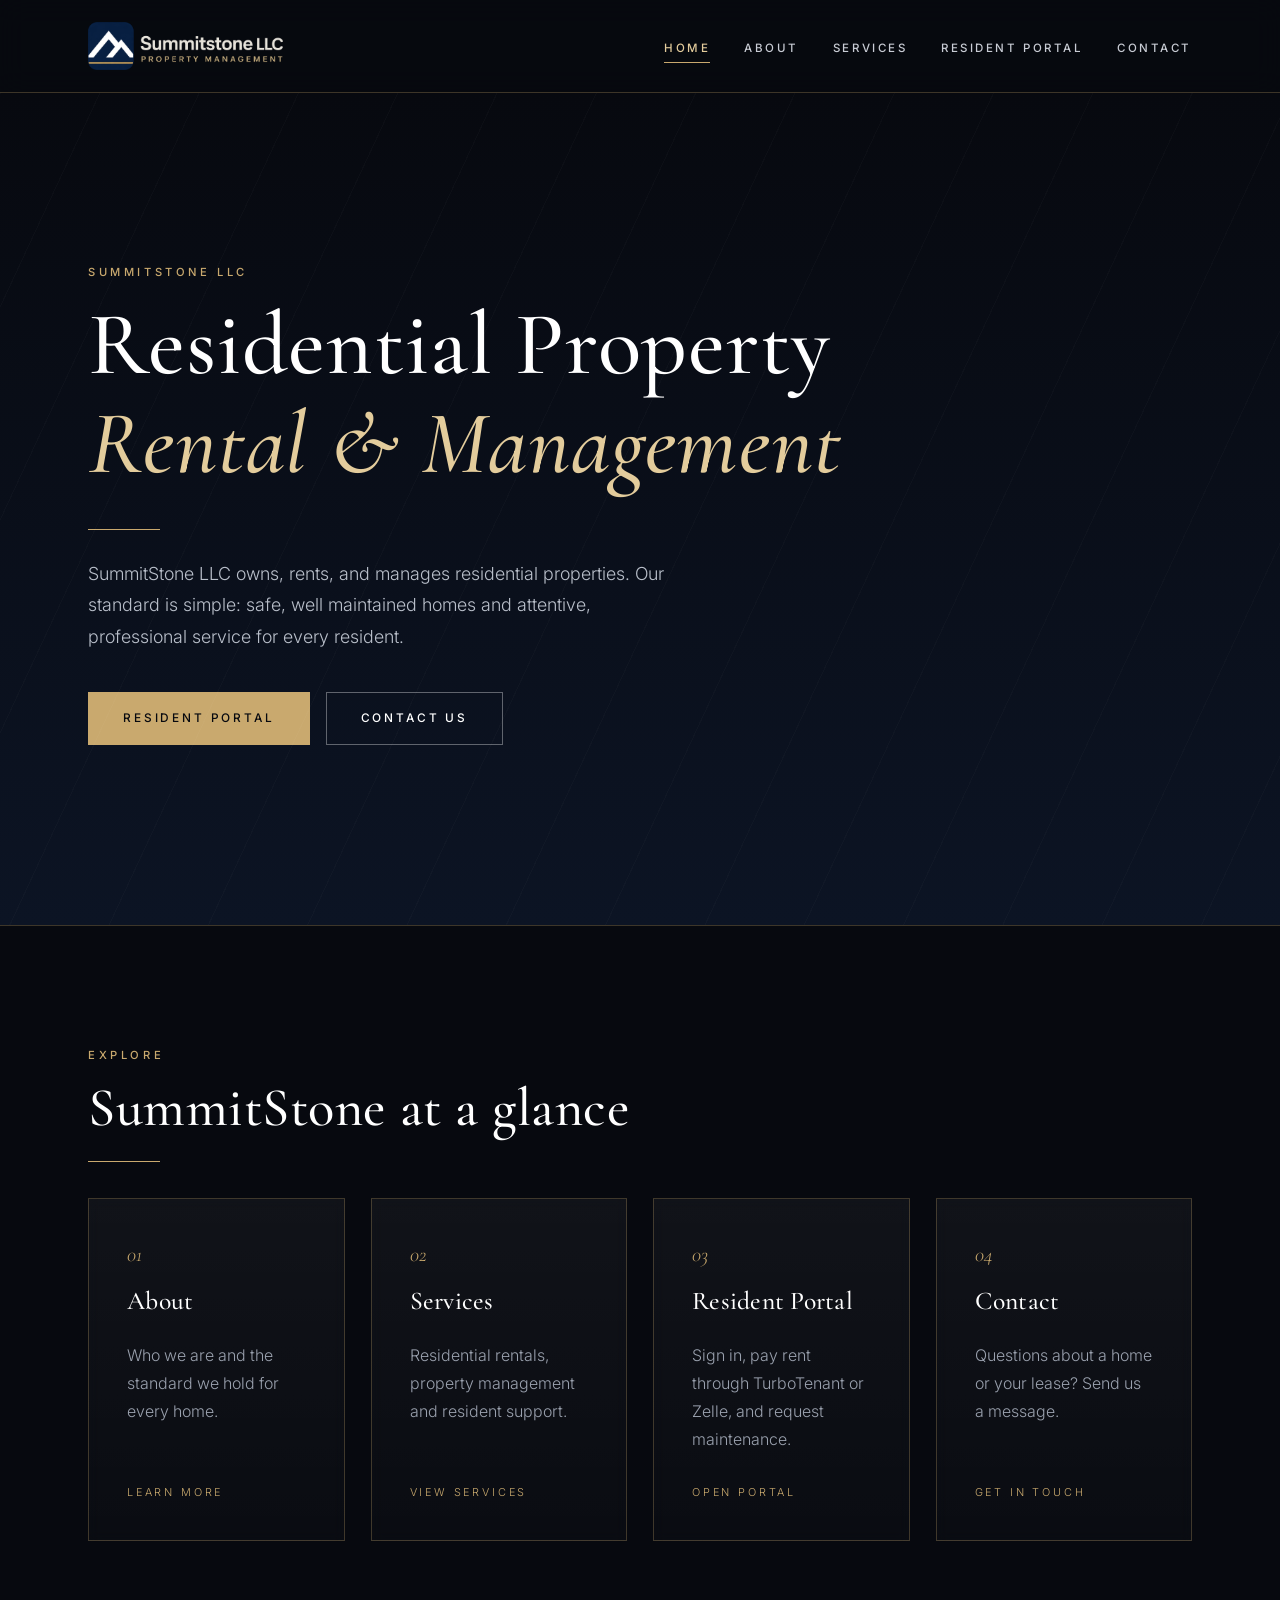
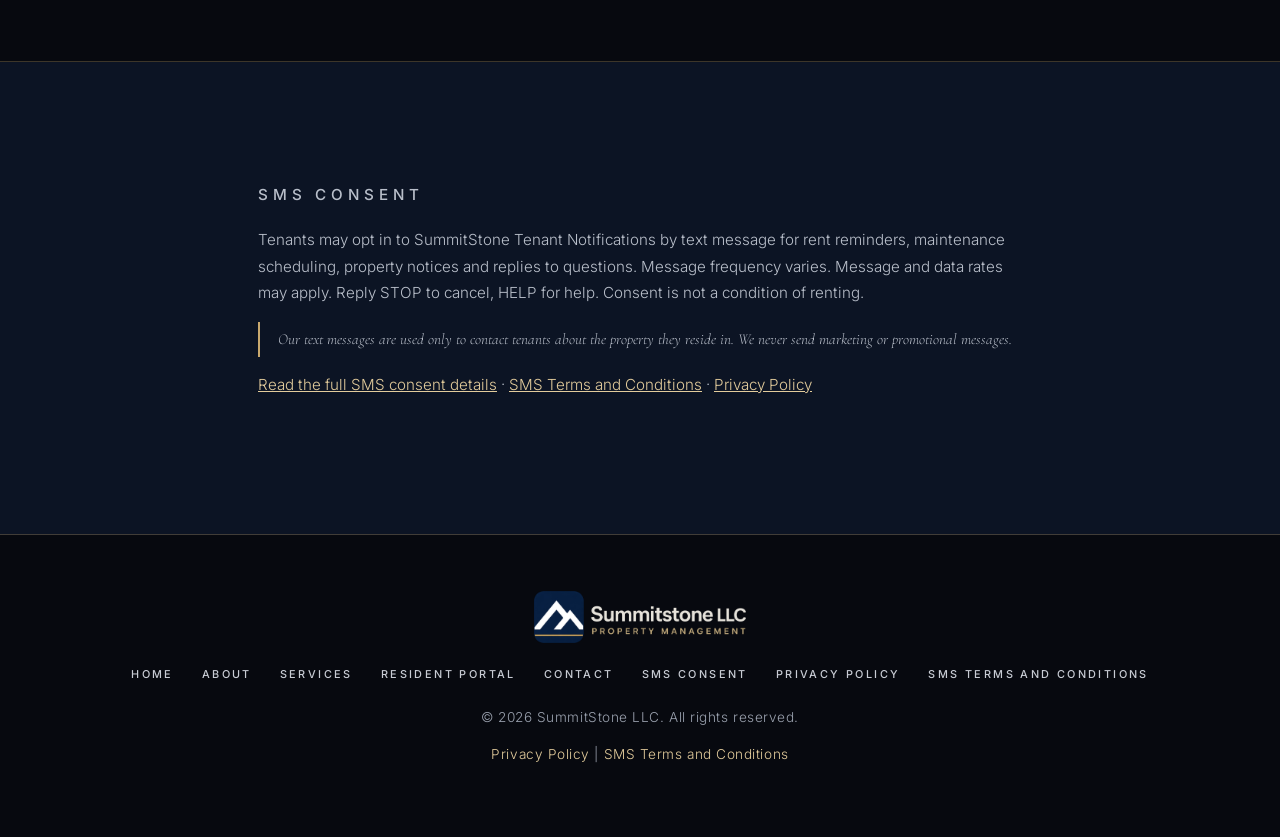
==== commit 3520ed4a: "SummitStone: single SMS form, rental-only notice" ====
--- a/summitstone/index.html
+++ b/summitstone/index.html
@@ -31,6 +31,7 @@
 <section id="sms-consent" class="block alt sms-note"><div class="wrap narrow reveal">
 <p class="eyebrow">SMS Consent</p>
 <p>Tenants may opt in to SummitStone Tenant Notifications by text message for rent reminders, maintenance scheduling, property notices and replies to questions. Message frequency varies. Message and data rates may apply. Reply STOP to cancel, HELP for help. Consent is not a condition of renting.</p>
+<p class="sms-promise">Our text messages are used only to contact tenants about the property they reside in. We never send marketing or promotional messages.</p>
 <p><a href="sms-consent.html">Read the full SMS consent details</a> &middot; <a href="terms.html">SMS Terms and Conditions</a> &middot; <a href="privacy.html">Privacy Policy</a></p>
 </div></section>
 </main>
--- a/summitstone/style.css
+++ b/summitstone/style.css
@@ -112,3 +112,14 @@
 @media (max-width:1100px){.teasers{grid-template-columns:repeat(2,1fr)}}
 @media (max-width:900px){.teasers{grid-template-columns:1fr}.block.first{padding-top:70px}}
 .foot-logo{background:none!important;padding:0!important;border-radius:0!important;box-shadow:none!important}
+.foot-nav{position:static!important;display:flex!important;flex-direction:row!important;background:none!important;padding:0!important;border:0!important}.foot-nav a{margin:0!important}
+.chk{display:flex;gap:14px;align-items:flex-start;margin:6px 0 22px;font-size:.84rem;line-height:1.6;color:#b9bfca;cursor:pointer}
+.chk input{appearance:none;-webkit-appearance:none;flex:0 0 18px;width:18px;height:18px;margin:3px 0 0;border:1px solid var(--gold);border-radius:2px;display:grid;place-items:center;transition:box-shadow .4s,background .4s}
+.chk input::after{content:"";width:9px;height:5px;border-left:2px solid #0b0d12;border-bottom:2px solid #0b0d12;transform:rotate(-45deg) scale(0);margin-top:-2px;transition:transform .3s}
+.chk input:checked{background:var(--gold2)}.chk input:checked::after{transform:rotate(-45deg) scale(1)}
+.chk input:focus-visible{outline:none;box-shadow:0 0 0 3px rgba(201,169,110,.3)}
+.chk.invalid input{border-color:#c98a74}
+.optout{margin-top:10px}.optout p{color:#c8ccd4}.optout p:last-child{margin-bottom:0}
+#sms-optin .fcard{margin-top:28px}
+.sms-promise{border-left:2px solid var(--gold);padding:4px 0 4px 18px;color:#e6e1d6;font-style:italic;font-family:"Cormorant Garamond",serif;font-size:1.2rem}
+.chk[hidden]{display:none}
